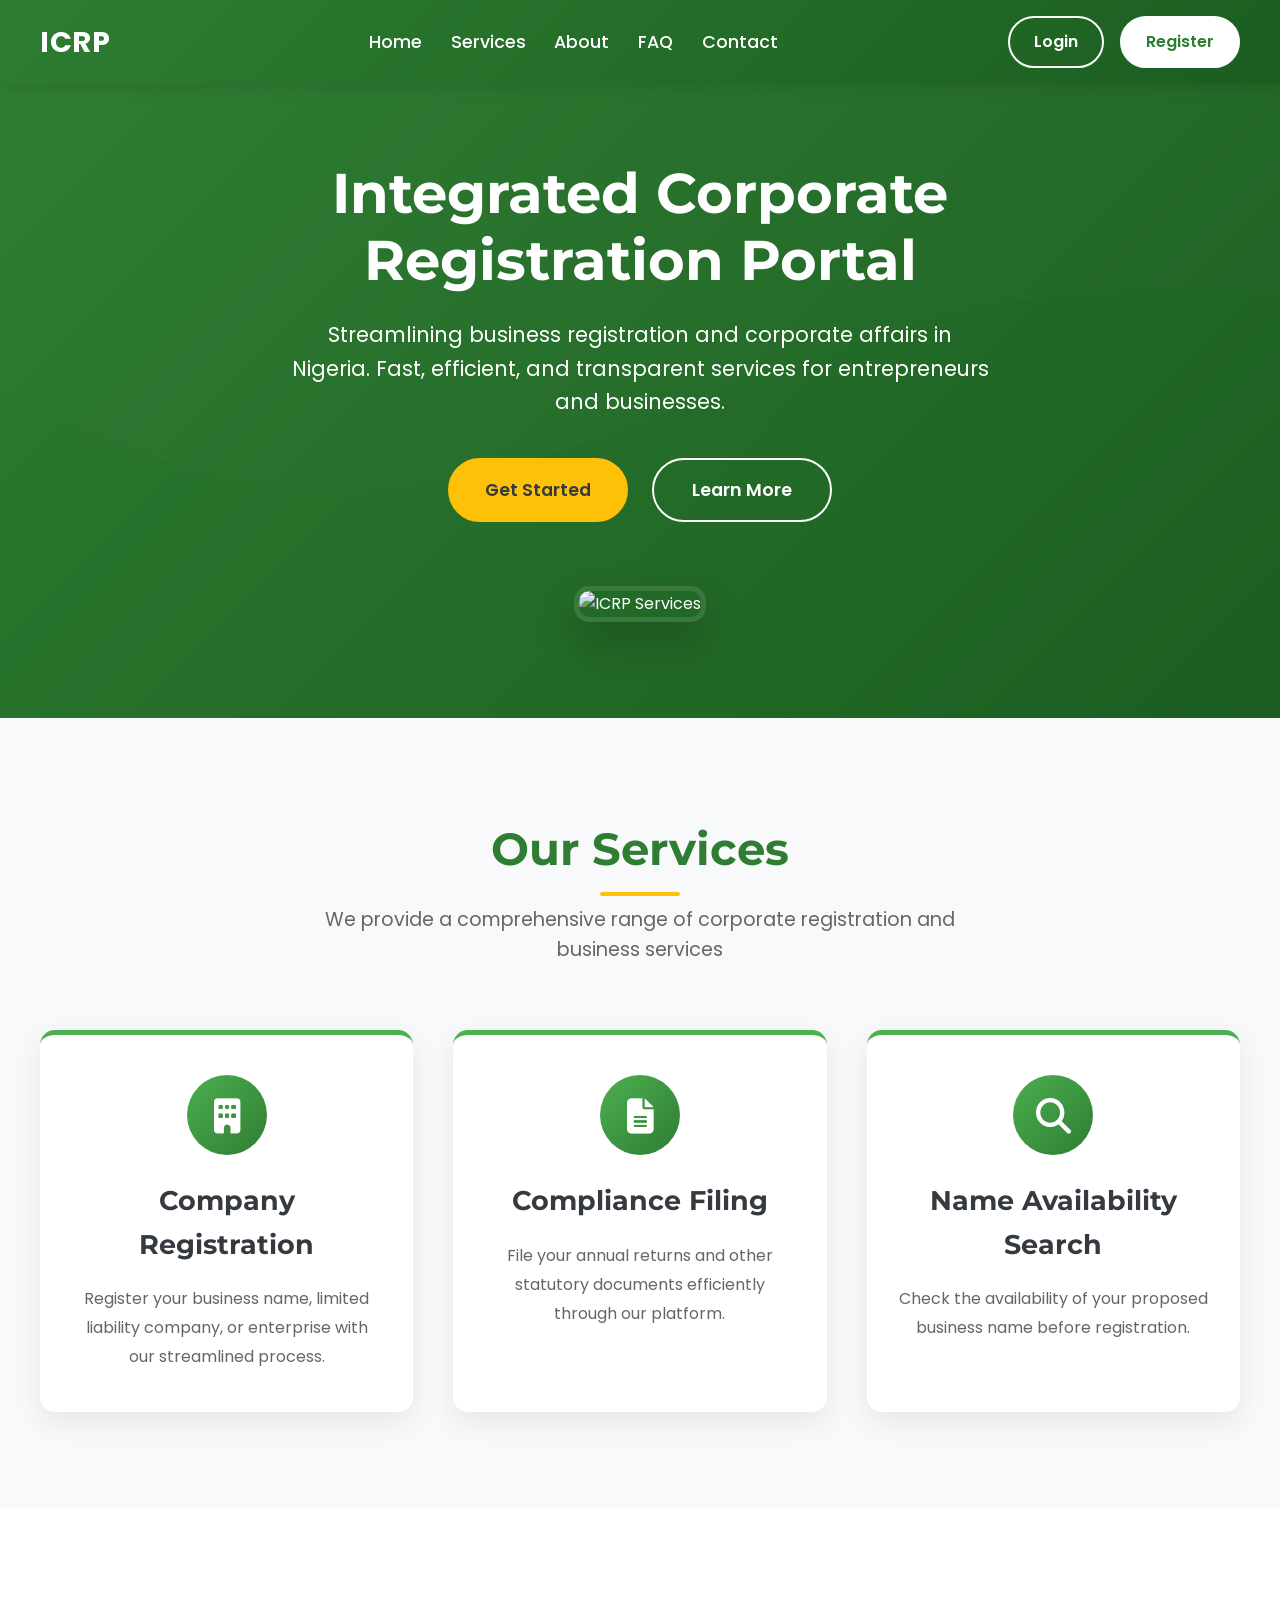
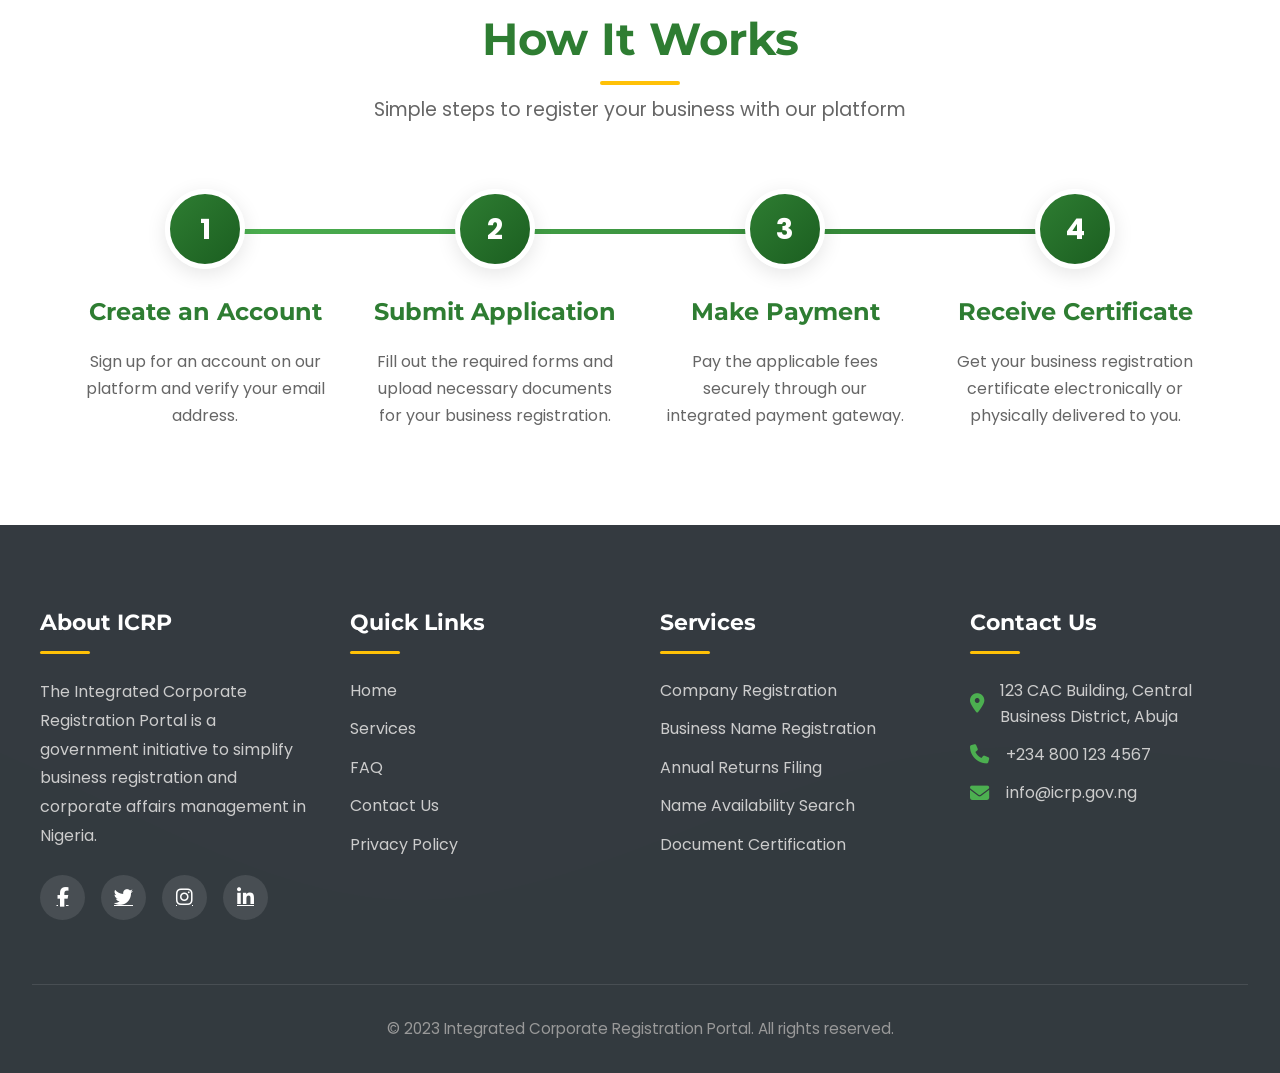
==== CAC/index.html @ 21a1f2a6 "Add files via upload" ====
<!DOCTYPE html>
<html lang="en">
<head>
    <meta charset="UTF-8">
    <meta name="viewport" content="width=device-width, initial-scale=1.0">
    <title>ICRP - Integrated Corporate Registration Portal</title>
    <link rel="stylesheet" href="https://cdnjs.cloudflare.com/ajax/libs/font-awesome/6.4.0/css/all.min.css">
    <link href="https://fonts.googleapis.com/css2?family=Montserrat:wght@400;500;600;700&family=Poppins:wght@300;400;500;600&display=swap" rel="stylesheet">
    <style>
        :root {
            --primary: #2e7d32;
            --primary-dark: #1b5e20;
            --primary-light: #4caf50;
            --accent: #ffc107;
            --light: #f8f9fa;
            --dark: #343a40;
            --gradient: linear-gradient(135deg, var(--primary) 0%, var(--primary-dark) 100%);
            --gradient-light: linear-gradient(135deg, var(--primary-light) 0%, var(--primary) 100%);
        }
        
        * {
            margin: 0;
            padding: 0;
            box-sizing: border-box;
        }
        
        body {
            color: #333;
            line-height: 1.6;
            overflow-x: hidden;
            font-family: 'Poppins', sans-serif;
        }
        
        h1, h2, h3, h4, h5 {
            font-family: 'Montserrat', sans-serif;
            font-weight: 700;
        }
        
        /* Header Styles */
        header {
            background: var(--gradient);
            padding: 1rem 2rem;
            position: fixed;
            width: 100%;
            top: 0;
            z-index: 1000;
            box-shadow: 0 2px 15px rgba(0, 0, 0, 0.1);
            transition: all 0.3s ease;
        }
        
        header.scrolled {
            padding: 0.5rem 2rem;
            background: rgba(46, 125, 50, 0.95);
            backdrop-filter: blur(10px);
        }
        
        .header-container {
            display: flex;
            justify-content: space-between;
            align-items: center;
            max-width: 1200px;
            margin: 0 auto;
        }
        
        .logo {
            display: flex;
            align-items: center;
        }
        
        .logo img {
            height: 50px;
            margin-right: 10px;
        }
        
        .logo-text {
            color: white;
            font-size: 1.8rem;
            font-weight: 700;
            letter-spacing: 0.5px;
        }
        
        nav ul {
            display: flex;
            list-style: none;
        }
        
        nav ul li {
            margin-left: 1.8rem;
        }
        
        nav ul li a {
            color: white;
            text-decoration: none;
            font-weight: 500;
            transition: all 0.3s ease;
            padding: 0.5rem 0;
            position: relative;
            font-size: 1.1rem;
        }
        
        nav ul li a:after {
            content: '';
            position: absolute;
            width: 0;
            height: 2px;
            bottom: 0;
            left: 0;
            background-color: var(--accent);
            transition: width 0.3s ease;
        }
        
        nav ul li a:hover:after {
            width: 100%;
        }
        
        .auth-buttons {
            display: flex;
            gap: 1rem;
        }
        
        .btn {
            padding: 0.7rem 1.5rem;
            border-radius: 50px;
            font-weight: 600;
            cursor: pointer;
            transition: all 0.3s ease;
            text-decoration: none;
            display: inline-block;
            text-align: center;
        }
        
        .btn-outline {
            border: 2px solid white;
            color: white;
            background: transparent;
        }
        
        .btn-outline:hover {
            background: white;
            color: var(--primary);
            transform: translateY(-3px);
            box-shadow: 0 5px 15px rgba(0, 0, 0, 0.1);
        }
        
        .btn-primary {
            background: white;
            color: var(--primary);
            border: 2px solid white;
        }
        
        .btn-primary:hover {
            background: rgba(255, 255, 255, 0.9);
            transform: translateY(-3px);
            box-shadow: 0 5px 15px rgba(0, 0, 0, 0.1);
        }
        
        .btn-accent {
            background: var(--accent);
            color: var(--dark);
            border: 2px solid var(--accent);
        }
        
        .btn-accent:hover {
            background: #ffb300;
            transform: translateY(-3px);
            box-shadow: 0 5px 15px rgba(0, 0, 0, 0.1);
        }
        
        /* Hero Section */
        .hero {
            background: var(--gradient);
            padding: 10rem 2rem 6rem;
            color: white;
            text-align: center;
            position: relative;
            overflow: hidden;
        }
        
        .hero::before {
            content: '';
            position: absolute;
            top: 0;
            left: 0;
            width: 100%;
            height: 100%;
            background: url('data:image/svg+xml;utf8,<svg xmlns="http://www.w3.org/2000/svg" viewBox="0 0 1440 320"><path fill="%23ffffff" fill-opacity="0.1" d="M0,128L48,117.3C96,107,192,85,288,112C384,139,480,213,576,218.7C672,224,768,160,864,138.7C960,117,1056,139,1152,149.3C1248,160,1344,160,1392,160L1440,160L1440,0L1392,0C1344,0,1248,0,1152,0C1056,0,960,0,864,0C768,0,672,0,576,0C480,0,384,0,288,0C192,0,96,0,48,0L0,0Z"></path></svg>');
            background-size: cover;
            background-position: center;
            opacity: 0.1;
        }
        
        .hero-content {
            max-width: 900px;
            margin: 0 auto;
            position: relative;
            z-index: 2;
        }
        
        .hero h1 {
            font-size: 3.5rem;
            margin-bottom: 1.5rem;
            animation: fadeInUp 1s ease;
            line-height: 1.2;
        }
        
        .hero p {
            font-size: 1.3rem;
            margin-bottom: 2.5rem;
            animation: fadeInUp 1s ease 0.2s forwards;
            opacity: 0;
            max-width: 700px;
            margin-left: auto;
            margin-right: auto;
        }
        
        .hero-buttons {
            display: flex;
            justify-content: center;
            gap: 1.5rem;
            animation: fadeInUp 1s ease 0.4s forwards;
            opacity: 0;
        }
        
        .hero-buttons .btn {
            padding: 1rem 2.2rem;
            font-size: 1.1rem;
            min-width: 180px;
        }
        
        .hero-image {
            margin-top: 4rem;
            animation: float 6s ease-in-out infinite;
        }
        
        .hero-image img {
            max-width: 85%;
            border-radius: 15px;
            box-shadow: 0 20px 40px rgba(0, 0, 0, 0.2);
            border: 5px solid rgba(255, 255, 255, 0.1);
        }
        
        /* Services Section */
        .services {
            padding: 6rem 2rem;
            background: var(--light);
        }
        
        .section-title {
            text-align: center;
            margin-bottom: 4rem;
        }
        
        .section-title h2 {
            font-size: 2.8rem;
            color: var(--primary);
            margin-bottom: 1.2rem;
            position: relative;
            display: inline-block;
        }
        
        .section-title h2::after {
            content: '';
            position: absolute;
            bottom: -10px;
            left: 50%;
            transform: translateX(-50%);
            width: 80px;
            height: 4px;
            background: var(--accent);
            border-radius: 2px;
        }
        
        .section-title p {
            color: #666;
            max-width: 650px;
            margin: 0 auto;
            font-size: 1.2rem;
        }
        
        .services-grid {
            display: grid;
            grid-template-columns: repeat(auto-fit, minmax(320px, 1fr));
            gap: 2.5rem;
            max-width: 1200px;
            margin: 0 auto;
        }
        
        .service-card {
            background: white;
            border-radius: 15px;
            padding: 2.5rem 2rem;
            box-shadow: 0 10px 30px rgba(0, 0, 0, 0.08);
            transition: all 0.4s ease;
            text-align: center;
            opacity: 0;
            transform: translateY(40px);
            border-top: 5px solid var(--primary-light);
            cursor: pointer;
            text-decoration: none;
            color: inherit;
            display: block;
        }
        
        .service-card.visible {
            opacity: 1;
            transform: translateY(0);
        }
        
        .service-card:hover {
            transform: translateY(-15px);
            box-shadow: 0 20px 40px rgba(0, 0, 0, 0.12);
        }
        
        .service-icon {
            width: 80px;
            height: 80px;
            background: var(--gradient-light);
            border-radius: 50%;
            display: flex;
            align-items: center;
            justify-content: center;
            margin: 0 auto 1.5rem;
            color: white;
            font-size: 2.2rem;
            transition: all 0.3s ease;
        }
        
        .service-card:hover .service-icon {
            transform: rotate(10deg) scale(1.1);
            background: var(--gradient);
        }
        
        .service-card h3 {
            font-size: 1.7rem;
            margin-bottom: 1.2rem;
            color: var(--dark);
        }
        
        .service-card p {
            color: #666;
            line-height: 1.8;
        }
        
        /* How It Works */
        .how-it-works {
            padding: 6rem 2rem;
            background: white;
        }
        
        .steps {
            display: flex;
            justify-content: center;
            flex-wrap: wrap;
            gap: 2.5rem;
            max-width: 1200px;
            margin: 0 auto;
            position: relative;
        }
        
        .steps::before {
            content: '';
            position: absolute;
            top: 40px;
            left: 50%;
            transform: translateX(-50%);
            width: 70%;
            height: 5px;
            background: var(--gradient-light);
            border-radius: 5px;
            z-index: 0;
        }
        
        .step {
            display: flex;
            flex-direction: column;
            align-items: center;
            max-width: 250px;
            opacity: 0;
            transform: translateY(40px);
            text-align: center;
            position: relative;
            z-index: 1;
        }
        
        .step.visible {
            opacity: 1;
            transform: translateY(0);
        }
        
        .step-number {
            background: var(--gradient);
            color: white;
            width: 80px;
            height: 80px;
            border-radius: 50%;
            display: flex;
            align-items: center;
            justify-content: center;
            font-weight: 700;
            font-size: 1.8rem;
            margin-bottom: 1.5rem;
            border: 5px solid white;
            box-shadow: 0 5px 20px rgba(0, 0, 0, 0.1);
            transition: all 0.3s ease;
        }
        
        .step:hover .step-number {
            transform: scale(1.1);
            background: var(--primary-dark);
        }
        
        .step-content h3 {
            margin-bottom: 1rem;
            color: var(--primary);
            font-size: 1.5rem;
        }
        
        .step-content p {
            color: #666;
            line-height: 1.7;
        }
        
        /* Footer */
        footer {
            background: var(--dark);
            color: white;
            padding: 5rem 2rem 2rem;
            position: relative;
        }
        
        footer::before {
            content: '';
            position: absolute;
            top: 0;
            left: 0;
            width: 100%;
            height: 100%;
            background: url('data:image/svg+xml;utf8,<svg xmlns="http://www.w3.org/2000/svg" viewBox="0 0 1440 320"><path fill="%232e7d32" fill-opacity="0.1" d="M0,128L48,117.3C96,107,192,85,288,112C384,139,480,213,576,218.7C672,224,768,160,864,138.7C960,117,1056,139,1152,149.3C1248,160,1344,160,1392,160L1440,160L1440,320L1392,320C1344,320,1248,320,1152,320C1056,320,960,320,864,320C768,320,672,320,576,320C480,320,384,320,288,320C192,320,96,320,48,320L0,320Z"></path></svg>');
            background-size: cover;
            background-position: center;
            opacity: 0.1;
        }
        
        .footer-grid {
            display: grid;
            grid-template-columns: repeat(auto-fit, minmax(250px, 1fr));
            gap: 2.5rem;
            max-width: 1200px;
            margin: 0 auto;
            position: relative;
            z-index: 1;
        }
        
        .footer-column h3 {
            font-size: 1.4rem;
            margin-bottom: 1.5rem;
            position: relative;
            padding-bottom: 0.8rem;
        }
        
        .footer-column h3::after {
            content: '';
            position: absolute;
            left: 0;
            bottom: 0;
            width: 50px;
            height: 3px;
            background: var(--accent);
            border-radius: 2px;
        }
        
        .footer-column p {
            color: #ccc;
            line-height: 1.8;
            margin-bottom: 1.5rem;
        }
        
        .footer-column ul {
            list-style: none;
        }
        
        .footer-column ul li {
            margin-bottom: 0.8rem;
        }
        
        .footer-column ul li a {
            color: #ccc;
            text-decoration: none;
            transition: all 0.3s ease;
            display: inline-block;
        }
        
        .footer-column ul li a:hover {
            color: white;
            padding-left: 8px;
        }
        
        .social-links {
            display: flex;
            gap: 1rem;
            margin-top: 1.5rem;
        }
        
        .social-links a {
            display: flex;
            align-items: center;
            justify-content: center;
            width: 45px;
            height: 45px;
            border-radius: 50%;
            background: rgba(255, 255, 255, 0.1);
            color: white;
            transition: all 0.3s ease;
            font-size: 1.2rem;
        }
        
        .social-links a:hover {
            background: var(--primary);
            transform: translateY(-5px);
        }
        
        .contact-info {
            list-style: none;
        }
        
        .contact-info li {
            display: flex;
            align-items: center;
            margin-bottom: 1.2rem;
            color: #ccc;
        }
        
        .contact-info li i {
            margin-right: 1rem;
            color: var(--primary-light);
            font-size: 1.2rem;
            width: 20px;
        }
        
        .copyright {
            text-align: center;
            margin-top: 4rem;
            padding-top: 2rem;
            border-top: 1px solid rgba(255, 255, 255, 0.1);
            color: #999;
            font-size: 0.95rem;
            position: relative;
            z-index: 1;
        }
        
        /* Animations */
        @keyframes fadeInUp {
            from {
                opacity: 0;
                transform: translateY(40px);
            }
            to {
                opacity: 1;
                transform: translateY(0);
            }
        }
        
        @keyframes float {
            0%, 100% {
                transform: translateY(0);
            }
            50% {
                transform: translateY(-15px);
            }
        }
        
        /* Responsive Design */
        @media (max-width: 992px) {
            .hero h1 {
                font-size: 2.8rem;
            }
            
            .steps::before {
                display: none;
            }
        }
        
        @media (max-width: 768px) {
            header {
                padding: 1rem;
            }
            
            .header-container {
                flex-direction: column;
            }
            
            nav ul {
                margin-top: 1.5rem;
                flex-wrap: wrap;
                justify-content: center;
            }
            
            nav ul li {
                margin: 0.5rem;
            }
            
            .auth-buttons {
                margin-top: 1.5rem;
            }
            
            .hero {
                padding: 8rem 1.5rem 4rem;
            }
            
            .hero h1 {
                font-size: 2.2rem;
            }
            
            .hero p {
                font-size: 1.1rem;
            }
            
            .hero-buttons {
                flex-direction: column;
                align-items: center;
            }
            
            .section-title h2 {
                font-size: 2.2rem;
            }
            
            .services, .how-it-works {
                padding: 4rem 1.5rem;
            }
        }
        
        /* Scrolling animation styles */
        .fade-in {
            opacity: 0;
            transform: translateY(40px);
            transition: all 0.8s ease;
        }
        
        .fade-in.visible {
            opacity: 1;
            transform: translateY(0);
        }
        
        .slide-in-left {
            opacity: 0;
            transform: translateX(-60px);
            transition: all 0.8s ease;
        }
        
        .slide-in-left.visible {
            opacity: 1;
            transform: translateX(0);
        }
        
        .slide-in-right {
            opacity: 0;
            transform: translateX(60px);
            transition: all 0.8s ease;
        }
        
        .slide-in-right.visible {
            opacity: 1;
            transform: translateX(0);
        }
        
        .zoom-in {
            opacity: 0;
            transform: scale(0.9);
            transition: all 0.8s ease;
        }
        
        .zoom-in.visible {
            opacity: 1;
            transform: scale(1);
        }
    </style>
</head>
<body>
    <!-- Header -->
    <header id="header">
        <div class="header-container">
            <div class="logo">
                <div class="logo-text">ICRP</div>
            </div>
            
            <nav>
                <ul>
                    <li><a href="#">Home</a></li>
                    <li><a href="#">Services</a></li>
                    <li><a href="#">About</a></li>
                    <li><a href="#">FAQ</a></li>
                    <li><a href="#">Contact</a></li>
                </ul>
            </nav>
            
            <div class="auth-buttons">
                <a href="login.html" class="btn btn-outline">Login</a>
                <a href="register.php" class="btn btn-primary">Register</a>
            </div>
        </div>
    </header>

    <!-- Hero Section -->
    <section class="hero">
        <div class="hero-content">
            <h1 class="fade-in">Integrated Corporate Registration Portal</h1>
            <p class="fade-in">Streamlining business registration and corporate affairs in Nigeria. Fast, efficient, and transparent services for entrepreneurs and businesses.</p>
            <div class="hero-buttons fade-in">
                <a href="#" class="btn btn-accent">Get Started</a>
                <a href="#" class="btn btn-outline">Learn More</a>
            </div>
            <div class="hero-image zoom-in">
                <img src="https://placehold.co/800x400/1b5e20/ffffff/png?text=Business+Registration+Made+Easy" alt="ICRP Services">
            </div>
        </div>
    </section>

    <!-- Services Section -->
    <section class="services">
        <div class="section-title">
            <h2 class="fade-in">Our Services</h2>
            <p class="fade-in">We provide a comprehensive range of corporate registration and business services</p>
        </div>
        
        <div class="services-grid">
            <a href="#" class="service-card fade-in">
                <div class="service-icon">
                    <i class="fas fa-building"></i>
                </div>
                <h3>Company Registration</h3>
                <p>Register your business name, limited liability company, or enterprise with our streamlined process.</p>
            </a>
            
            <a href="#" class="service-card fade-in">
                <div class="service-icon">
                    <i class="fas fa-file-alt"></i>
                </div>
                <h3>Compliance Filing</h3>
                <p>File your annual returns and other statutory documents efficiently through our platform.</p>
            </a>
            
            <a href="#" class="service-card fade-in">
                <div class="service-icon">
                    <i class="fas fa-search"></i>
                </div>
                <h3>Name Availability Search</h3>
                <p>Check the availability of your proposed business name before registration.</p>
            </a>
        </div>
    </section>

    <!-- How It Works -->
    <section class="how-it-works">
        <div class="section-title">
            <h2 class="fade-in">How It Works</h2>
            <p class="fade-in">Simple steps to register your business with our platform</p>
        </div>
        
        <div class="steps">
            <div class="step fade-in">
                <div class="step-number">1</div>
                <div class="step-content">
                    <h3>Create an Account</h3>
                    <p>Sign up for an account on our platform and verify your email address.</p>
                </div>
            </div>
            
            <div class="step fade-in">
                <div class="step-number">2</div>
                <div class="step-content">
                    <h3>Submit Application</h3>
                    <p>Fill out the required forms and upload necessary documents for your business registration.</p>
                </div>
            </div>
            
            <div class="step fade-in">
                <div class="step-number">3</div>
                <div class="step-content">
                    <h3>Make Payment</h3>
                    <p>Pay the applicable fees securely through our integrated payment gateway.</p>
                </div>
            </div>
            
            <div class="step fade-in">
                <div class="step-number">4</div>
                <div class="step-content">
                    <h3>Receive Certificate</h3>
                    <p>Get your business registration certificate electronically or physically delivered to you.</p>
                </div>
            </div>
        </div>
    </section>

    <!-- Footer -->
    <footer>
        <div class="footer-grid">
            <div class="footer-column">
                <h3>About ICRP</h3>
                <p>The Integrated Corporate Registration Portal is a government initiative to simplify business registration and corporate affairs management in Nigeria.</p>
                <div class="social-links">
                    <a href="#"><i class="fab fa-facebook-f"></i></a>
                    <a href="#"><i class="fab fa-twitter"></i></a>
                    <a href="#"><i class="fab fa-instagram"></i></a>
                    <a href="#"><i class="fab fa-linkedin-in"></i></a>
                </div>
            </div>
            
            <div class="footer-column">
                <h3>Quick Links</h3>
                <ul>
                    <li><a href="#">Home</a></li>
                    <li><a href="#">Services</a></li>
                    <li><a href="#">FAQ</a></li>
                    <li><a href="#">Contact Us</a></li>
                    <li><a href="#">Privacy Policy</a></li>
                </ul>
            </div>
            
            <div class="footer-column">
                <h3>Services</h3>
                <ul>
                    <li><a href="#">Company Registration</a></li>
                    <li><a href="#">Business Name Registration</a></li>
                    <li><a href="#">Annual Returns Filing</a></li>
                    <li><a href="#">Name Availability Search</a></li>
                    <li><a href="#">Document Certification</a></li>
                </ul>
            </div>
            
            <div class="footer-column">
                <h3>Contact Us</h3>
                <ul class="contact-info">
                    <li><i class="fas fa-map-marker-alt"></i> 123 CAC Building, Central Business District, Abuja</li>
                    <li><i class="fas fa-phone"></i> +234 800 123 4567</li>
                    <li><i class="fas fa-envelope"></i> info@icrp.gov.ng</li>
                </ul>
            </div>
        </div>
        
        <div class="copyright">
            <p>&copy; 2023 Integrated Corporate Registration Portal. All rights reserved.</p>
        </div>
    </footer>

    <script>
        // Scroll animations
        document.addEventListener('DOMContentLoaded', function() {
            const fadeElems = document.querySelectorAll('.fade-in');
            const slideLeftElems = document.querySelectorAll('.slide-in-left');
            const slideRightElems = document.querySelectorAll('.slide-in-right');
            const zoomElems = document.querySelectorAll('.zoom-in');
            
            // Intersection Observer for scroll animations
            const observer = new IntersectionObserver((entries) => {
                entries.forEach(entry => {
                    if (entry.isIntersecting) {
                        entry.target.classList.add('visible');
                    }
                });
            }, {
                threshold: 0.1,
                rootMargin: '0px 0px -50px 0px'
            });
            
            // Observe all animated elements
            fadeElems.forEach(elem => {
                observer.observe(elem);
            });
            
            slideLeftElems.forEach(elem => {
                observer.observe(elem);
            });
            
            slideRightElems.forEach(elem => {
                observer.observe(elem);
            });
            
            zoomElems.forEach(elem => {
                observer.observe(elem);
            });
            
            // Header scroll effect
            const header = document.getElementById('header');
            window.addEventListener('scroll', function() {
                if (window.scrollY > 50) {
                    header.classList.add('scrolled');
                } else {
                    header.classList.remove('scrolled');
                }
            });
            
            // Make service cards clickable
            const serviceCards = document.querySelectorAll('.service-card');
            serviceCards.forEach(card => {
                card.addEventListener('click', function() {
                    // You can add specific navigation logic here
                    alert('Navigating to ' + this.querySelector('h3').textContent + ' service page');
                });
            });
        });
    </script>
</body>
</html>
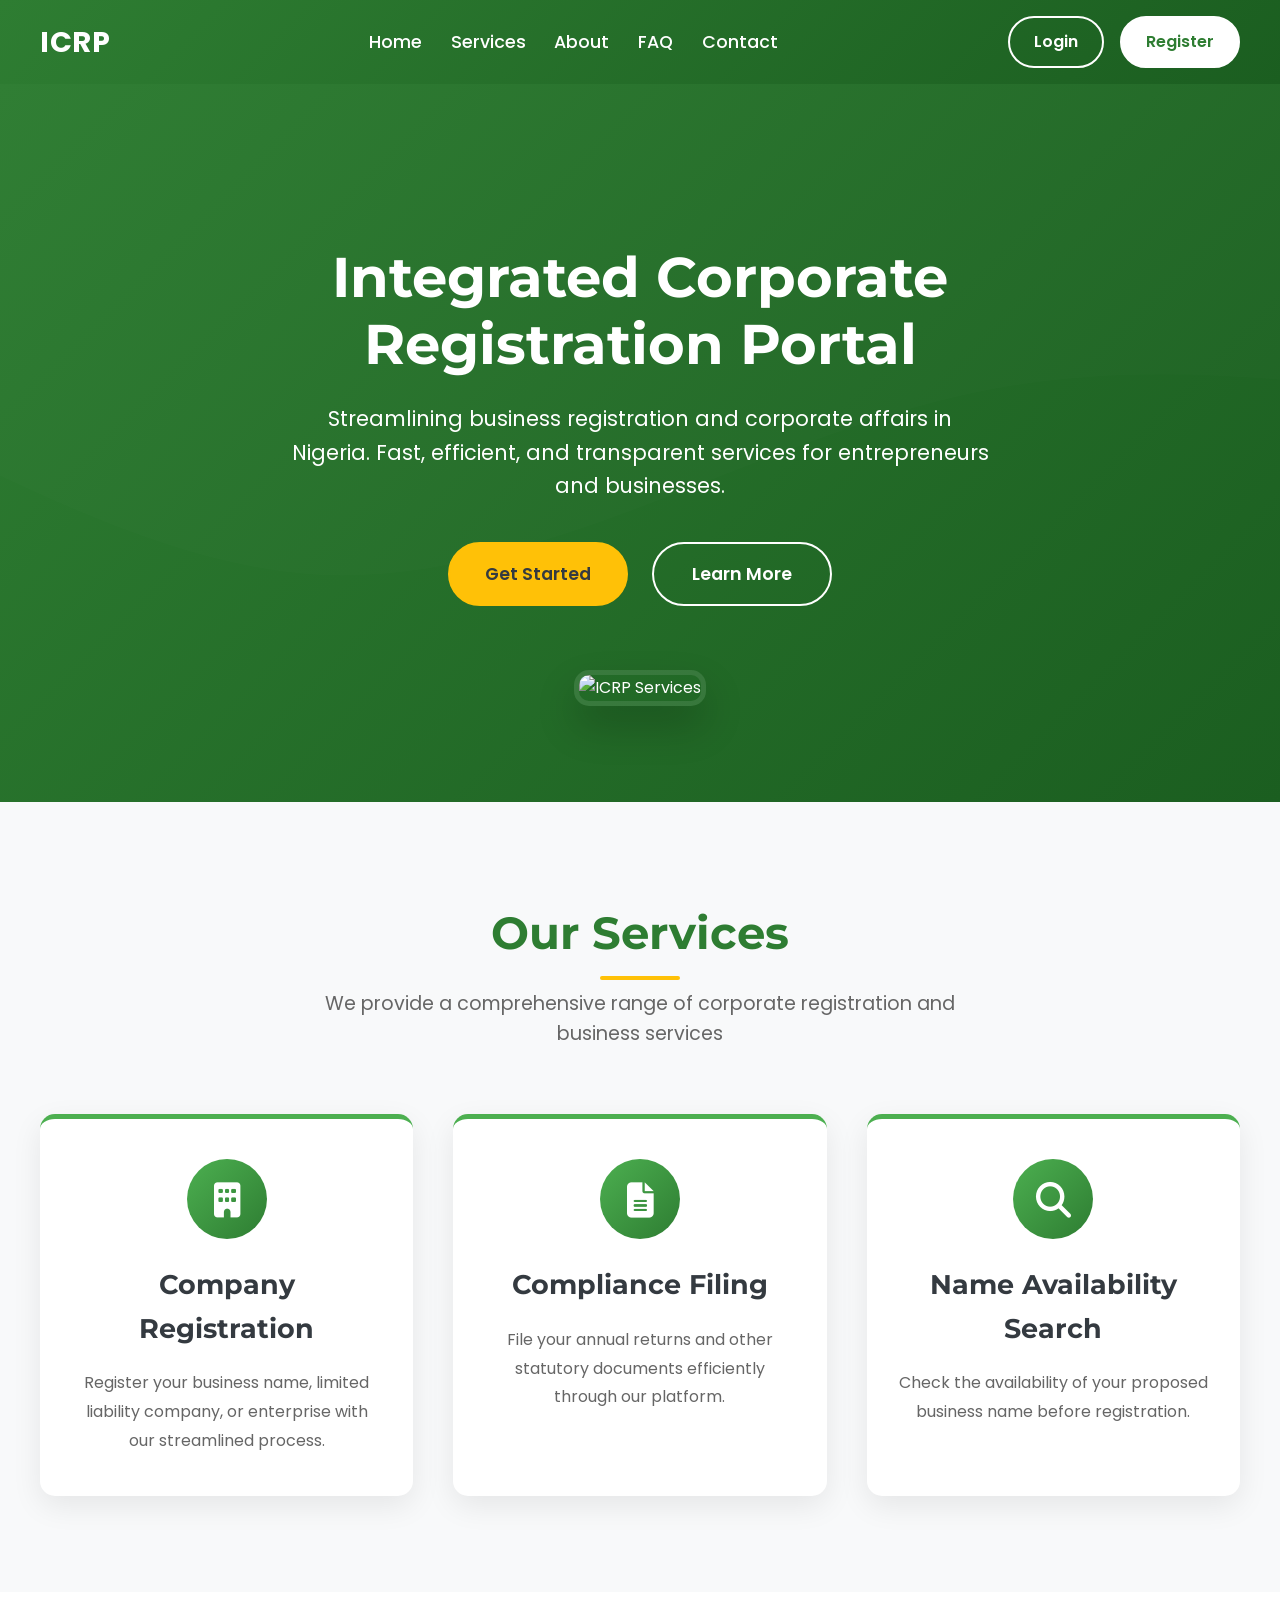
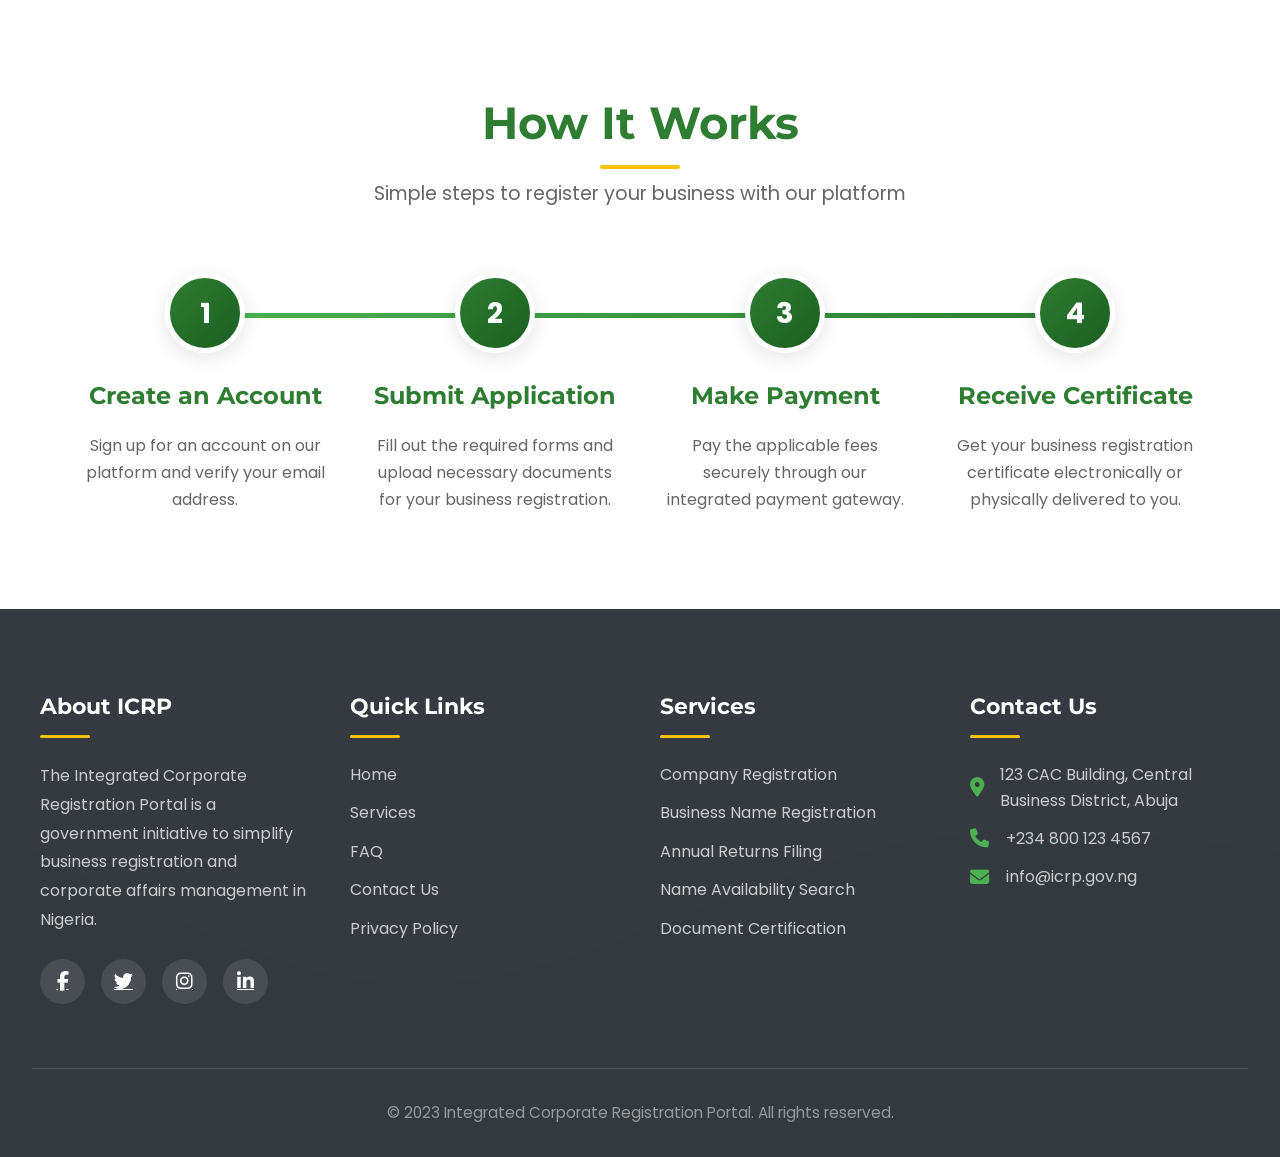
==== commit 892da08b: "added myID authentication logic" ====
--- a/CAC/index.html
+++ b/CAC/index.html
@@ -6,680 +6,13 @@
     <title>ICRP - Integrated Corporate Registration Portal</title>
     <link rel="stylesheet" href="https://cdnjs.cloudflare.com/ajax/libs/font-awesome/6.4.0/css/all.min.css">
     <link href="https://fonts.googleapis.com/css2?family=Montserrat:wght@400;500;600;700&family=Poppins:wght@300;400;500;600&display=swap" rel="stylesheet">
-    <style>
-        :root {
-            --primary: #2e7d32;
-            --primary-dark: #1b5e20;
-            --primary-light: #4caf50;
-            --accent: #ffc107;
-            --light: #f8f9fa;
-            --dark: #343a40;
-            --gradient: linear-gradient(135deg, var(--primary) 0%, var(--primary-dark) 100%);
-            --gradient-light: linear-gradient(135deg, var(--primary-light) 0%, var(--primary) 100%);
-        }
-        
-        * {
-            margin: 0;
-            padding: 0;
-            box-sizing: border-box;
-        }
-        
-        body {
-            color: #333;
-            line-height: 1.6;
-            overflow-x: hidden;
-            font-family: 'Poppins', sans-serif;
-        }
-        
-        h1, h2, h3, h4, h5 {
-            font-family: 'Montserrat', sans-serif;
-            font-weight: 700;
-        }
-        
-        /* Header Styles */
-        header {
-            background: var(--gradient);
-            padding: 1rem 2rem;
-            position: fixed;
-            width: 100%;
-            top: 0;
-            z-index: 1000;
-            box-shadow: 0 2px 15px rgba(0, 0, 0, 0.1);
-            transition: all 0.3s ease;
-        }
-        
-        header.scrolled {
-            padding: 0.5rem 2rem;
-            background: rgba(46, 125, 50, 0.95);
-            backdrop-filter: blur(10px);
-        }
-        
-        .header-container {
-            display: flex;
-            justify-content: space-between;
-            align-items: center;
-            max-width: 1200px;
-            margin: 0 auto;
-        }
-        
-        .logo {
-            display: flex;
-            align-items: center;
-        }
-        
-        .logo img {
-            height: 50px;
-            margin-right: 10px;
-        }
-        
-        .logo-text {
-            color: white;
-            font-size: 1.8rem;
-            font-weight: 700;
-            letter-spacing: 0.5px;
-        }
-        
-        nav ul {
-            display: flex;
-            list-style: none;
-        }
-        
-        nav ul li {
-            margin-left: 1.8rem;
-        }
-        
-        nav ul li a {
-            color: white;
-            text-decoration: none;
-            font-weight: 500;
-            transition: all 0.3s ease;
-            padding: 0.5rem 0;
-            position: relative;
-            font-size: 1.1rem;
-        }
-        
-        nav ul li a:after {
-            content: '';
-            position: absolute;
-            width: 0;
-            height: 2px;
-            bottom: 0;
-            left: 0;
-            background-color: var(--accent);
-            transition: width 0.3s ease;
-        }
-        
-        nav ul li a:hover:after {
-            width: 100%;
-        }
-        
-        .auth-buttons {
-            display: flex;
-            gap: 1rem;
-        }
-        
-        .btn {
-            padding: 0.7rem 1.5rem;
-            border-radius: 50px;
-            font-weight: 600;
-            cursor: pointer;
-            transition: all 0.3s ease;
-            text-decoration: none;
-            display: inline-block;
-            text-align: center;
-        }
-        
-        .btn-outline {
-            border: 2px solid white;
-            color: white;
-            background: transparent;
-        }
-        
-        .btn-outline:hover {
-            background: white;
-            color: var(--primary);
-            transform: translateY(-3px);
-            box-shadow: 0 5px 15px rgba(0, 0, 0, 0.1);
-        }
-        
-        .btn-primary {
-            background: white;
-            color: var(--primary);
-            border: 2px solid white;
-        }
-        
-        .btn-primary:hover {
-            background: rgba(255, 255, 255, 0.9);
-            transform: translateY(-3px);
-            box-shadow: 0 5px 15px rgba(0, 0, 0, 0.1);
-        }
-        
-        .btn-accent {
-            background: var(--accent);
-            color: var(--dark);
-            border: 2px solid var(--accent);
-        }
-        
-        .btn-accent:hover {
-            background: #ffb300;
-            transform: translateY(-3px);
-            box-shadow: 0 5px 15px rgba(0, 0, 0, 0.1);
-        }
-        
-        /* Hero Section */
-        .hero {
-            background: var(--gradient);
-            padding: 10rem 2rem 6rem;
-            color: white;
-            text-align: center;
-            position: relative;
-            overflow: hidden;
-        }
-        
-        .hero::before {
-            content: '';
-            position: absolute;
-            top: 0;
-            left: 0;
-            width: 100%;
-            height: 100%;
-            background: url('data:image/svg+xml;utf8,<svg xmlns="http://www.w3.org/2000/svg" viewBox="0 0 1440 320"><path fill="%23ffffff" fill-opacity="0.1" d="M0,128L48,117.3C96,107,192,85,288,112C384,139,480,213,576,218.7C672,224,768,160,864,138.7C960,117,1056,139,1152,149.3C1248,160,1344,160,1392,160L1440,160L1440,0L1392,0C1344,0,1248,0,1152,0C1056,0,960,0,864,0C768,0,672,0,576,0C480,0,384,0,288,0C192,0,96,0,48,0L0,0Z"></path></svg>');
-            background-size: cover;
-            background-position: center;
-            opacity: 0.1;
-        }
-        
-        .hero-content {
-            max-width: 900px;
-            margin: 0 auto;
-            position: relative;
-            z-index: 2;
-        }
-        
-        .hero h1 {
-            font-size: 3.5rem;
-            margin-bottom: 1.5rem;
-            animation: fadeInUp 1s ease;
-            line-height: 1.2;
-        }
-        
-        .hero p {
-            font-size: 1.3rem;
-            margin-bottom: 2.5rem;
-            animation: fadeInUp 1s ease 0.2s forwards;
-            opacity: 0;
-            max-width: 700px;
-            margin-left: auto;
-            margin-right: auto;
-        }
-        
-        .hero-buttons {
-            display: flex;
-            justify-content: center;
-            gap: 1.5rem;
-            animation: fadeInUp 1s ease 0.4s forwards;
-            opacity: 0;
-        }
-        
-        .hero-buttons .btn {
-            padding: 1rem 2.2rem;
-            font-size: 1.1rem;
-            min-width: 180px;
-        }
-        
-        .hero-image {
-            margin-top: 4rem;
-            animation: float 6s ease-in-out infinite;
-        }
-        
-        .hero-image img {
-            max-width: 85%;
-            border-radius: 15px;
-            box-shadow: 0 20px 40px rgba(0, 0, 0, 0.2);
-            border: 5px solid rgba(255, 255, 255, 0.1);
-        }
-        
-        /* Services Section */
-        .services {
-            padding: 6rem 2rem;
-            background: var(--light);
-        }
-        
-        .section-title {
-            text-align: center;
-            margin-bottom: 4rem;
-        }
-        
-        .section-title h2 {
-            font-size: 2.8rem;
-            color: var(--primary);
-            margin-bottom: 1.2rem;
-            position: relative;
-            display: inline-block;
-        }
-        
-        .section-title h2::after {
-            content: '';
-            position: absolute;
-            bottom: -10px;
-            left: 50%;
-            transform: translateX(-50%);
-            width: 80px;
-            height: 4px;
-            background: var(--accent);
-            border-radius: 2px;
-        }
-        
-        .section-title p {
-            color: #666;
-            max-width: 650px;
-            margin: 0 auto;
-            font-size: 1.2rem;
-        }
-        
-        .services-grid {
-            display: grid;
-            grid-template-columns: repeat(auto-fit, minmax(320px, 1fr));
-            gap: 2.5rem;
-            max-width: 1200px;
-            margin: 0 auto;
-        }
-        
-        .service-card {
-            background: white;
-            border-radius: 15px;
-            padding: 2.5rem 2rem;
-            box-shadow: 0 10px 30px rgba(0, 0, 0, 0.08);
-            transition: all 0.4s ease;
-            text-align: center;
-            opacity: 0;
-            transform: translateY(40px);
-            border-top: 5px solid var(--primary-light);
-            cursor: pointer;
-            text-decoration: none;
-            color: inherit;
-            display: block;
-        }
-        
-        .service-card.visible {
-            opacity: 1;
-            transform: translateY(0);
-        }
-        
-        .service-card:hover {
-            transform: translateY(-15px);
-            box-shadow: 0 20px 40px rgba(0, 0, 0, 0.12);
-        }
-        
-        .service-icon {
-            width: 80px;
-            height: 80px;
-            background: var(--gradient-light);
-            border-radius: 50%;
-            display: flex;
-            align-items: center;
-            justify-content: center;
-            margin: 0 auto 1.5rem;
-            color: white;
-            font-size: 2.2rem;
-            transition: all 0.3s ease;
-        }
-        
-        .service-card:hover .service-icon {
-            transform: rotate(10deg) scale(1.1);
-            background: var(--gradient);
-        }
-        
-        .service-card h3 {
-            font-size: 1.7rem;
-            margin-bottom: 1.2rem;
-            color: var(--dark);
-        }
-        
-        .service-card p {
-            color: #666;
-            line-height: 1.8;
-        }
-        
-        /* How It Works */
-        .how-it-works {
-            padding: 6rem 2rem;
-            background: white;
-        }
-        
-        .steps {
-            display: flex;
-            justify-content: center;
-            flex-wrap: wrap;
-            gap: 2.5rem;
-            max-width: 1200px;
-            margin: 0 auto;
-            position: relative;
-        }
-        
-        .steps::before {
-            content: '';
-            position: absolute;
-            top: 40px;
-            left: 50%;
-            transform: translateX(-50%);
-            width: 70%;
-            height: 5px;
-            background: var(--gradient-light);
-            border-radius: 5px;
-            z-index: 0;
-        }
-        
-        .step {
-            display: flex;
-            flex-direction: column;
-            align-items: center;
-            max-width: 250px;
-            opacity: 0;
-            transform: translateY(40px);
-            text-align: center;
-            position: relative;
-            z-index: 1;
-        }
-        
-        .step.visible {
-            opacity: 1;
-            transform: translateY(0);
-        }
-        
-        .step-number {
-            background: var(--gradient);
-            color: white;
-            width: 80px;
-            height: 80px;
-            border-radius: 50%;
-            display: flex;
-            align-items: center;
-            justify-content: center;
-            font-weight: 700;
-            font-size: 1.8rem;
-            margin-bottom: 1.5rem;
-            border: 5px solid white;
-            box-shadow: 0 5px 20px rgba(0, 0, 0, 0.1);
-            transition: all 0.3s ease;
-        }
-        
-        .step:hover .step-number {
-            transform: scale(1.1);
-            background: var(--primary-dark);
-        }
-        
-        .step-content h3 {
-            margin-bottom: 1rem;
-            color: var(--primary);
-            font-size: 1.5rem;
-        }
-        
-        .step-content p {
-            color: #666;
-            line-height: 1.7;
-        }
-        
-        /* Footer */
-        footer {
-            background: var(--dark);
-            color: white;
-            padding: 5rem 2rem 2rem;
-            position: relative;
-        }
-        
-        footer::before {
-            content: '';
-            position: absolute;
-            top: 0;
-            left: 0;
-            width: 100%;
-            height: 100%;
-            background: url('data:image/svg+xml;utf8,<svg xmlns="http://www.w3.org/2000/svg" viewBox="0 0 1440 320"><path fill="%232e7d32" fill-opacity="0.1" d="M0,128L48,117.3C96,107,192,85,288,112C384,139,480,213,576,218.7C672,224,768,160,864,138.7C960,117,1056,139,1152,149.3C1248,160,1344,160,1392,160L1440,160L1440,320L1392,320C1344,320,1248,320,1152,320C1056,320,960,320,864,320C768,320,672,320,576,320C480,320,384,320,288,320C192,320,96,320,48,320L0,320Z"></path></svg>');
-            background-size: cover;
-            background-position: center;
-            opacity: 0.1;
-        }
-        
-        .footer-grid {
-            display: grid;
-            grid-template-columns: repeat(auto-fit, minmax(250px, 1fr));
-            gap: 2.5rem;
-            max-width: 1200px;
-            margin: 0 auto;
-            position: relative;
-            z-index: 1;
-        }
-        
-        .footer-column h3 {
-            font-size: 1.4rem;
-            margin-bottom: 1.5rem;
-            position: relative;
-            padding-bottom: 0.8rem;
-        }
-        
-        .footer-column h3::after {
-            content: '';
-            position: absolute;
-            left: 0;
-            bottom: 0;
-            width: 50px;
-            height: 3px;
-            background: var(--accent);
-            border-radius: 2px;
-        }
-        
-        .footer-column p {
-            color: #ccc;
-            line-height: 1.8;
-            margin-bottom: 1.5rem;
-        }
-        
-        .footer-column ul {
-            list-style: none;
-        }
-        
-        .footer-column ul li {
-            margin-bottom: 0.8rem;
-        }
-        
-        .footer-column ul li a {
-            color: #ccc;
-            text-decoration: none;
-            transition: all 0.3s ease;
-            display: inline-block;
-        }
-        
-        .footer-column ul li a:hover {
-            color: white;
-            padding-left: 8px;
-        }
-        
-        .social-links {
-            display: flex;
-            gap: 1rem;
-            margin-top: 1.5rem;
-        }
-        
-        .social-links a {
-            display: flex;
-            align-items: center;
-            justify-content: center;
-            width: 45px;
-            height: 45px;
-            border-radius: 50%;
-            background: rgba(255, 255, 255, 0.1);
-            color: white;
-            transition: all 0.3s ease;
-            font-size: 1.2rem;
-        }
-        
-        .social-links a:hover {
-            background: var(--primary);
-            transform: translateY(-5px);
-        }
-        
-        .contact-info {
-            list-style: none;
-        }
-        
-        .contact-info li {
-            display: flex;
-            align-items: center;
-            margin-bottom: 1.2rem;
-            color: #ccc;
-        }
-        
-        .contact-info li i {
-            margin-right: 1rem;
-            color: var(--primary-light);
-            font-size: 1.2rem;
-            width: 20px;
-        }
-        
-        .copyright {
-            text-align: center;
-            margin-top: 4rem;
-            padding-top: 2rem;
-            border-top: 1px solid rgba(255, 255, 255, 0.1);
-            color: #999;
-            font-size: 0.95rem;
-            position: relative;
-            z-index: 1;
-        }
-        
-        /* Animations */
-        @keyframes fadeInUp {
-            from {
-                opacity: 0;
-                transform: translateY(40px);
-            }
-            to {
-                opacity: 1;
-                transform: translateY(0);
-            }
-        }
-        
-        @keyframes float {
-            0%, 100% {
-                transform: translateY(0);
-            }
-            50% {
-                transform: translateY(-15px);
-            }
-        }
-        
-        /* Responsive Design */
-        @media (max-width: 992px) {
-            .hero h1 {
-                font-size: 2.8rem;
-            }
-            
-            .steps::before {
-                display: none;
-            }
-        }
-        
-        @media (max-width: 768px) {
-            header {
-                padding: 1rem;
-            }
-            
-            .header-container {
-                flex-direction: column;
-            }
-            
-            nav ul {
-                margin-top: 1.5rem;
-                flex-wrap: wrap;
-                justify-content: center;
-            }
-            
-            nav ul li {
-                margin: 0.5rem;
-            }
-            
-            .auth-buttons {
-                margin-top: 1.5rem;
-            }
-            
-            .hero {
-                padding: 8rem 1.5rem 4rem;
-            }
-            
-            .hero h1 {
-                font-size: 2.2rem;
-            }
-            
-            .hero p {
-                font-size: 1.1rem;
-            }
-            
-            .hero-buttons {
-                flex-direction: column;
-                align-items: center;
-            }
-            
-            .section-title h2 {
-                font-size: 2.2rem;
-            }
-            
-            .services, .how-it-works {
-                padding: 4rem 1.5rem;
-            }
-        }
-        
-        /* Scrolling animation styles */
-        .fade-in {
-            opacity: 0;
-            transform: translateY(40px);
-            transition: all 0.8s ease;
-        }
-        
-        .fade-in.visible {
-            opacity: 1;
-            transform: translateY(0);
-        }
-        
-        .slide-in-left {
-            opacity: 0;
-            transform: translateX(-60px);
-            transition: all 0.8s ease;
-        }
-        
-        .slide-in-left.visible {
-            opacity: 1;
-            transform: translateX(0);
-        }
-        
-        .slide-in-right {
-            opacity: 0;
-            transform: translateX(60px);
-            transition: all 0.8s ease;
-        }
-        
-        .slide-in-right.visible {
-            opacity: 1;
-            transform: translateX(0);
-        }
-        
-        .zoom-in {
-            opacity: 0;
-            transform: scale(0.9);
-            transition: all 0.8s ease;
-        }
-        
-        .zoom-in.visible {
-            opacity: 1;
-            transform: scale(1);
-        }
-    </style>
+    <link rel="stylesheet" href="css/index.css">
 </head>
 <body>
     <!-- Header -->
     <header id="header">
-        <div class="header-container">
-            <div class="logo">
+    <div class="header-container">
+            <div class="logo" onclick="window.location.href='index.html';">
                 <div class="logo-text">ICRP</div>
             </div>
             
--- a/CAC/css/index.css
+++ b/CAC/css/index.css
@@ -0,0 +1,674 @@
+:root {
+    --primary: #2e7d32;
+    --primary-dark: #1b5e20;
+    --primary-light: #4caf50;
+    --accent: #ffc107;
+    --light: #f8f9fa;
+    --dark: #343a40;
+    --gradient: linear-gradient(135deg, var(--primary) 0%, var(--primary-dark) 100%);
+    --gradient-light: linear-gradient(135deg, var(--primary-light) 0%, var(--primary) 100%);
+}
+
+* {
+    margin: 0;
+    padding: 0;
+    box-sizing: border-box;
+}
+
+body {
+    color: #333;
+    line-height: 1.6;
+    overflow-x: hidden;
+    font-family: 'Poppins', sans-serif;
+}
+
+h1,
+h2,
+h3,
+h4,
+h5 {
+    font-family: 'Montserrat', sans-serif;
+    font-weight: 700;
+}
+
+/* Header Styles */
+header {
+    background: var(--gradient);
+    padding: 1rem 2rem;
+    width: 100%;
+    top: 0;
+    z-index: 1000;
+    box-shadow: 0 2px 15px rgba(0, 0, 0, 0.1);
+    transition: all 0.3s ease;
+}
+
+header.scrolled {
+    padding: 0.5rem 2rem;
+    background: rgba(46, 125, 50, 0.95);
+    backdrop-filter: blur(10px);
+}
+
+.header-container {
+    display: flex;
+    justify-content: space-between;
+    align-items: center;
+    max-width: 1200px;
+    margin: 0 auto;
+}
+
+.logo {
+    display: flex;
+    align-items: center;
+}
+
+.logo img {
+    height: 50px;
+    margin-right: 10px;
+}
+
+.logo-text {
+    color: white;
+    font-size: 1.8rem;
+    font-weight: 700;
+    letter-spacing: 0.5px;
+}
+
+nav ul {
+    display: flex;
+    list-style: none;
+}
+
+nav ul li {
+    margin-left: 1.8rem;
+}
+
+nav ul li a {
+    color: white;
+    text-decoration: none;
+    font-weight: 500;
+    transition: all 0.3s ease;
+    padding: 0.5rem 0;
+    position: relative;
+    font-size: 1.1rem;
+}
+
+nav ul li a:after {
+    content: '';
+    position: absolute;
+    width: 0;
+    height: 2px;
+    bottom: 0;
+    left: 0;
+    background-color: var(--accent);
+    transition: width 0.3s ease;
+}
+
+nav ul li a:hover:after {
+    width: 100%;
+}
+
+.auth-buttons {
+    display: flex;
+    gap: 1rem;
+}
+
+.btn {
+    padding: 0.7rem 1.5rem;
+    border-radius: 50px;
+    font-weight: 600;
+    cursor: pointer;
+    transition: all 0.3s ease;
+    text-decoration: none;
+    display: inline-block;
+    text-align: center;
+}
+
+.btn-outline {
+    border: 2px solid white;
+    color: white;
+    background: transparent;
+}
+
+.btn-outline:hover {
+    background: white;
+    color: var(--primary);
+    transform: translateY(-3px);
+    box-shadow: 0 5px 15px rgba(0, 0, 0, 0.1);
+}
+
+.btn-primary {
+    background: white;
+    color: var(--primary);
+    border: 2px solid white;
+}
+
+.btn-primary:hover {
+    background: rgba(255, 255, 255, 0.9);
+    transform: translateY(-3px);
+    box-shadow: 0 5px 15px rgba(0, 0, 0, 0.1);
+}
+
+.btn-accent {
+    background: var(--accent);
+    color: var(--dark);
+    border: 2px solid var(--accent);
+}
+
+.btn-accent:hover {
+    background: #ffb300;
+    transform: translateY(-3px);
+    box-shadow: 0 5px 15px rgba(0, 0, 0, 0.1);
+}
+
+/* Hero Section */
+.hero {
+    background: var(--gradient);
+    padding: 10rem 2rem 6rem;
+    color: white;
+    text-align: center;
+    position: relative;
+    overflow: hidden;
+}
+
+.hero::before {
+    content: '';
+    position: absolute;
+    top: 0;
+    left: 0;
+    width: 100%;
+    height: 100%;
+    background: url('data:image/svg+xml;utf8,<svg xmlns="http://www.w3.org/2000/svg" viewBox="0 0 1440 320"><path fill="%23ffffff" fill-opacity="0.1" d="M0,128L48,117.3C96,107,192,85,288,112C384,139,480,213,576,218.7C672,224,768,160,864,138.7C960,117,1056,139,1152,149.3C1248,160,1344,160,1392,160L1440,160L1440,0L1392,0C1344,0,1248,0,1152,0C1056,0,960,0,864,0C768,0,672,0,576,0C480,0,384,0,288,0C192,0,96,0,48,0L0,0Z"></path></svg>');
+    background-size: cover;
+    background-position: center;
+    opacity: 0.1;
+}
+
+.hero-content {
+    max-width: 900px;
+    margin: 0 auto;
+    position: relative;
+    z-index: 2;
+}
+
+.hero h1 {
+    font-size: 3.5rem;
+    margin-bottom: 1.5rem;
+    animation: fadeInUp 1s ease;
+    line-height: 1.2;
+}
+
+.hero p {
+    font-size: 1.3rem;
+    margin-bottom: 2.5rem;
+    animation: fadeInUp 1s ease 0.2s forwards;
+    opacity: 0;
+    max-width: 700px;
+    margin-left: auto;
+    margin-right: auto;
+}
+
+.hero-buttons {
+    display: flex;
+    justify-content: center;
+    gap: 1.5rem;
+    animation: fadeInUp 1s ease 0.4s forwards;
+    opacity: 0;
+}
+
+.hero-buttons .btn {
+    padding: 1rem 2.2rem;
+    font-size: 1.1rem;
+    min-width: 180px;
+}
+
+.hero-image {
+    margin-top: 4rem;
+    animation: float 6s ease-in-out infinite;
+}
+
+.hero-image img {
+    max-width: 85%;
+    border-radius: 15px;
+    box-shadow: 0 20px 40px rgba(0, 0, 0, 0.2);
+    border: 5px solid rgba(255, 255, 255, 0.1);
+}
+
+/* Services Section */
+.services {
+    padding: 6rem 2rem;
+    background: var(--light);
+}
+
+.section-title {
+    text-align: center;
+    margin-bottom: 4rem;
+}
+
+.section-title h2 {
+    font-size: 2.8rem;
+    color: var(--primary);
+    margin-bottom: 1.2rem;
+    position: relative;
+    display: inline-block;
+}
+
+.section-title h2::after {
+    content: '';
+    position: absolute;
+    bottom: -10px;
+    left: 50%;
+    transform: translateX(-50%);
+    width: 80px;
+    height: 4px;
+    background: var(--accent);
+    border-radius: 2px;
+}
+
+.section-title p {
+    color: #666;
+    max-width: 650px;
+    margin: 0 auto;
+    font-size: 1.2rem;
+}
+
+.services-grid {
+    display: grid;
+    grid-template-columns: repeat(auto-fit, minmax(320px, 1fr));
+    gap: 2.5rem;
+    max-width: 1200px;
+    margin: 0 auto;
+}
+
+.service-card {
+    background: white;
+    border-radius: 15px;
+    padding: 2.5rem 2rem;
+    box-shadow: 0 10px 30px rgba(0, 0, 0, 0.08);
+    transition: all 0.4s ease;
+    text-align: center;
+    opacity: 0;
+    transform: translateY(40px);
+    border-top: 5px solid var(--primary-light);
+    cursor: pointer;
+    text-decoration: none;
+    color: inherit;
+    display: block;
+}
+
+.service-card.visible {
+    opacity: 1;
+    transform: translateY(0);
+}
+
+.service-card:hover {
+    transform: translateY(-15px);
+    box-shadow: 0 20px 40px rgba(0, 0, 0, 0.12);
+}
+
+.service-icon {
+    width: 80px;
+    height: 80px;
+    background: var(--gradient-light);
+    border-radius: 50%;
+    display: flex;
+    align-items: center;
+    justify-content: center;
+    margin: 0 auto 1.5rem;
+    color: white;
+    font-size: 2.2rem;
+    transition: all 0.3s ease;
+}
+
+.service-card:hover .service-icon {
+    transform: rotate(10deg) scale(1.1);
+    background: var(--gradient);
+}
+
+.service-card h3 {
+    font-size: 1.7rem;
+    margin-bottom: 1.2rem;
+    color: var(--dark);
+}
+
+.service-card p {
+    color: #666;
+    line-height: 1.8;
+}
+
+/* How It Works */
+.how-it-works {
+    padding: 6rem 2rem;
+    background: white;
+}
+
+.steps {
+    display: flex;
+    justify-content: center;
+    flex-wrap: wrap;
+    gap: 2.5rem;
+    max-width: 1200px;
+    margin: 0 auto;
+    position: relative;
+}
+
+.steps::before {
+    content: '';
+    position: absolute;
+    top: 40px;
+    left: 50%;
+    transform: translateX(-50%);
+    width: 70%;
+    height: 5px;
+    background: var(--gradient-light);
+    border-radius: 5px;
+    z-index: 0;
+}
+
+.step {
+    display: flex;
+    flex-direction: column;
+    align-items: center;
+    max-width: 250px;
+    opacity: 0;
+    transform: translateY(40px);
+    text-align: center;
+    position: relative;
+    z-index: 1;
+}
+
+.step.visible {
+    opacity: 1;
+    transform: translateY(0);
+}
+
+.step-number {
+    background: var(--gradient);
+    color: white;
+    width: 80px;
+    height: 80px;
+    border-radius: 50%;
+    display: flex;
+    align-items: center;
+    justify-content: center;
+    font-weight: 700;
+    font-size: 1.8rem;
+    margin-bottom: 1.5rem;
+    border: 5px solid white;
+    box-shadow: 0 5px 20px rgba(0, 0, 0, 0.1);
+    transition: all 0.3s ease;
+}
+
+.step:hover .step-number {
+    transform: scale(1.1);
+    background: var(--primary-dark);
+}
+
+.step-content h3 {
+    margin-bottom: 1rem;
+    color: var(--primary);
+    font-size: 1.5rem;
+}
+
+.step-content p {
+    color: #666;
+    line-height: 1.7;
+}
+
+/* Footer */
+footer {
+    background: var(--dark);
+    color: white;
+    padding: 5rem 2rem 2rem;
+    position: relative;
+}
+
+footer::before {
+    content: '';
+    position: absolute;
+    top: 0;
+    left: 0;
+    width: 100%;
+    height: 100%;
+    background: url('data:image/svg+xml;utf8,<svg xmlns="http://www.w3.org/2000/svg" viewBox="0 0 1440 320"><path fill="%232e7d32" fill-opacity="0.1" d="M0,128L48,117.3C96,107,192,85,288,112C384,139,480,213,576,218.7C672,224,768,160,864,138.7C960,117,1056,139,1152,149.3C1248,160,1344,160,1392,160L1440,160L1440,320L1392,320C1344,320,1248,320,1152,320C1056,320,960,320,864,320C768,320,672,320,576,320C480,320,384,320,288,320C192,320,96,320,48,320L0,320Z"></path></svg>');
+    background-size: cover;
+    background-position: center;
+    opacity: 0.1;
+}
+
+.footer-grid {
+    display: grid;
+    grid-template-columns: repeat(auto-fit, minmax(250px, 1fr));
+    gap: 2.5rem;
+    max-width: 1200px;
+    margin: 0 auto;
+    position: relative;
+    z-index: 1;
+}
+
+.footer-column h3 {
+    font-size: 1.4rem;
+    margin-bottom: 1.5rem;
+    position: relative;
+    padding-bottom: 0.8rem;
+}
+
+.footer-column h3::after {
+    content: '';
+    position: absolute;
+    left: 0;
+    bottom: 0;
+    width: 50px;
+    height: 3px;
+    background: var(--accent);
+    border-radius: 2px;
+}
+
+.footer-column p {
+    color: #ccc;
+    line-height: 1.8;
+    margin-bottom: 1.5rem;
+}
+
+.footer-column ul {
+    list-style: none;
+}
+
+.footer-column ul li {
+    margin-bottom: 0.8rem;
+}
+
+.footer-column ul li a {
+    color: #ccc;
+    text-decoration: none;
+    transition: all 0.3s ease;
+    display: inline-block;
+}
+
+.footer-column ul li a:hover {
+    color: white;
+    padding-left: 8px;
+}
+
+.social-links {
+    display: flex;
+    gap: 1rem;
+    margin-top: 1.5rem;
+}
+
+.social-links a {
+    display: flex;
+    align-items: center;
+    justify-content: center;
+    width: 45px;
+    height: 45px;
+    border-radius: 50%;
+    background: rgba(255, 255, 255, 0.1);
+    color: white;
+    transition: all 0.3s ease;
+    font-size: 1.2rem;
+}
+
+.social-links a:hover {
+    background: var(--primary);
+    transform: translateY(-5px);
+}
+
+.contact-info {
+    list-style: none;
+}
+
+.contact-info li {
+    display: flex;
+    align-items: center;
+    margin-bottom: 1.2rem;
+    color: #ccc;
+}
+
+.contact-info li i {
+    margin-right: 1rem;
+    color: var(--primary-light);
+    font-size: 1.2rem;
+    width: 20px;
+}
+
+.copyright {
+    text-align: center;
+    margin-top: 4rem;
+    padding-top: 2rem;
+    border-top: 1px solid rgba(255, 255, 255, 0.1);
+    color: #999;
+    font-size: 0.95rem;
+    position: relative;
+    z-index: 1;
+}
+
+/* Animations */
+@keyframes fadeInUp {
+    from {
+        opacity: 0;
+        transform: translateY(40px);
+    }
+
+    to {
+        opacity: 1;
+        transform: translateY(0);
+    }
+}
+
+@keyframes float {
+
+    0%,
+    100% {
+        transform: translateY(0);
+    }
+
+    50% {
+        transform: translateY(-15px);
+    }
+}
+
+/* Responsive Design */
+@media (max-width: 992px) {
+    .hero h1 {
+        font-size: 2.8rem;
+    }
+
+    .steps::before {
+        display: none;
+    }
+}
+
+@media (max-width: 768px) {
+    header {
+        padding: 1rem;
+    }
+
+    .header-container {
+        flex-direction: column;
+    }
+
+    nav ul {
+        margin-top: 1.5rem;
+        flex-wrap: wrap;
+        justify-content: center;
+    }
+
+    nav ul li {
+        margin: 0.5rem;
+    }
+
+    .auth-buttons {
+        margin-top: 1.5rem;
+    }
+
+    .hero {
+        padding: 8rem 1.5rem 4rem;
+    }
+
+    .hero h1 {
+        font-size: 2.2rem;
+    }
+
+    .hero p {
+        font-size: 1.1rem;
+    }
+
+    .hero-buttons {
+        flex-direction: column;
+        align-items: center;
+    }
+
+    .section-title h2 {
+        font-size: 2.2rem;
+    }
+
+    .services,
+    .how-it-works {
+        padding: 4rem 1.5rem;
+    }
+}
+
+/* Scrolling animation styles */
+.fade-in {
+    opacity: 0;
+    transform: translateY(40px);
+    transition: all 0.8s ease;
+}
+
+.fade-in.visible {
+    opacity: 1;
+    transform: translateY(0);
+}
+
+.slide-in-left {
+    opacity: 0;
+    transform: translateX(-60px);
+    transition: all 0.8s ease;
+}
+
+.slide-in-left.visible {
+    opacity: 1;
+    transform: translateX(0);
+}
+
+.slide-in-right {
+    opacity: 0;
+    transform: translateX(60px);
+    transition: all 0.8s ease;
+}
+
+.slide-in-right.visible {
+    opacity: 1;
+    transform: translateX(0);
+}
+
+.zoom-in {
+    opacity: 0;
+    transform: scale(0.9);
+    transition: all 0.8s ease;
+}
+
+.zoom-in.visible {
+    opacity: 1;
+    transform: scale(1);
+}
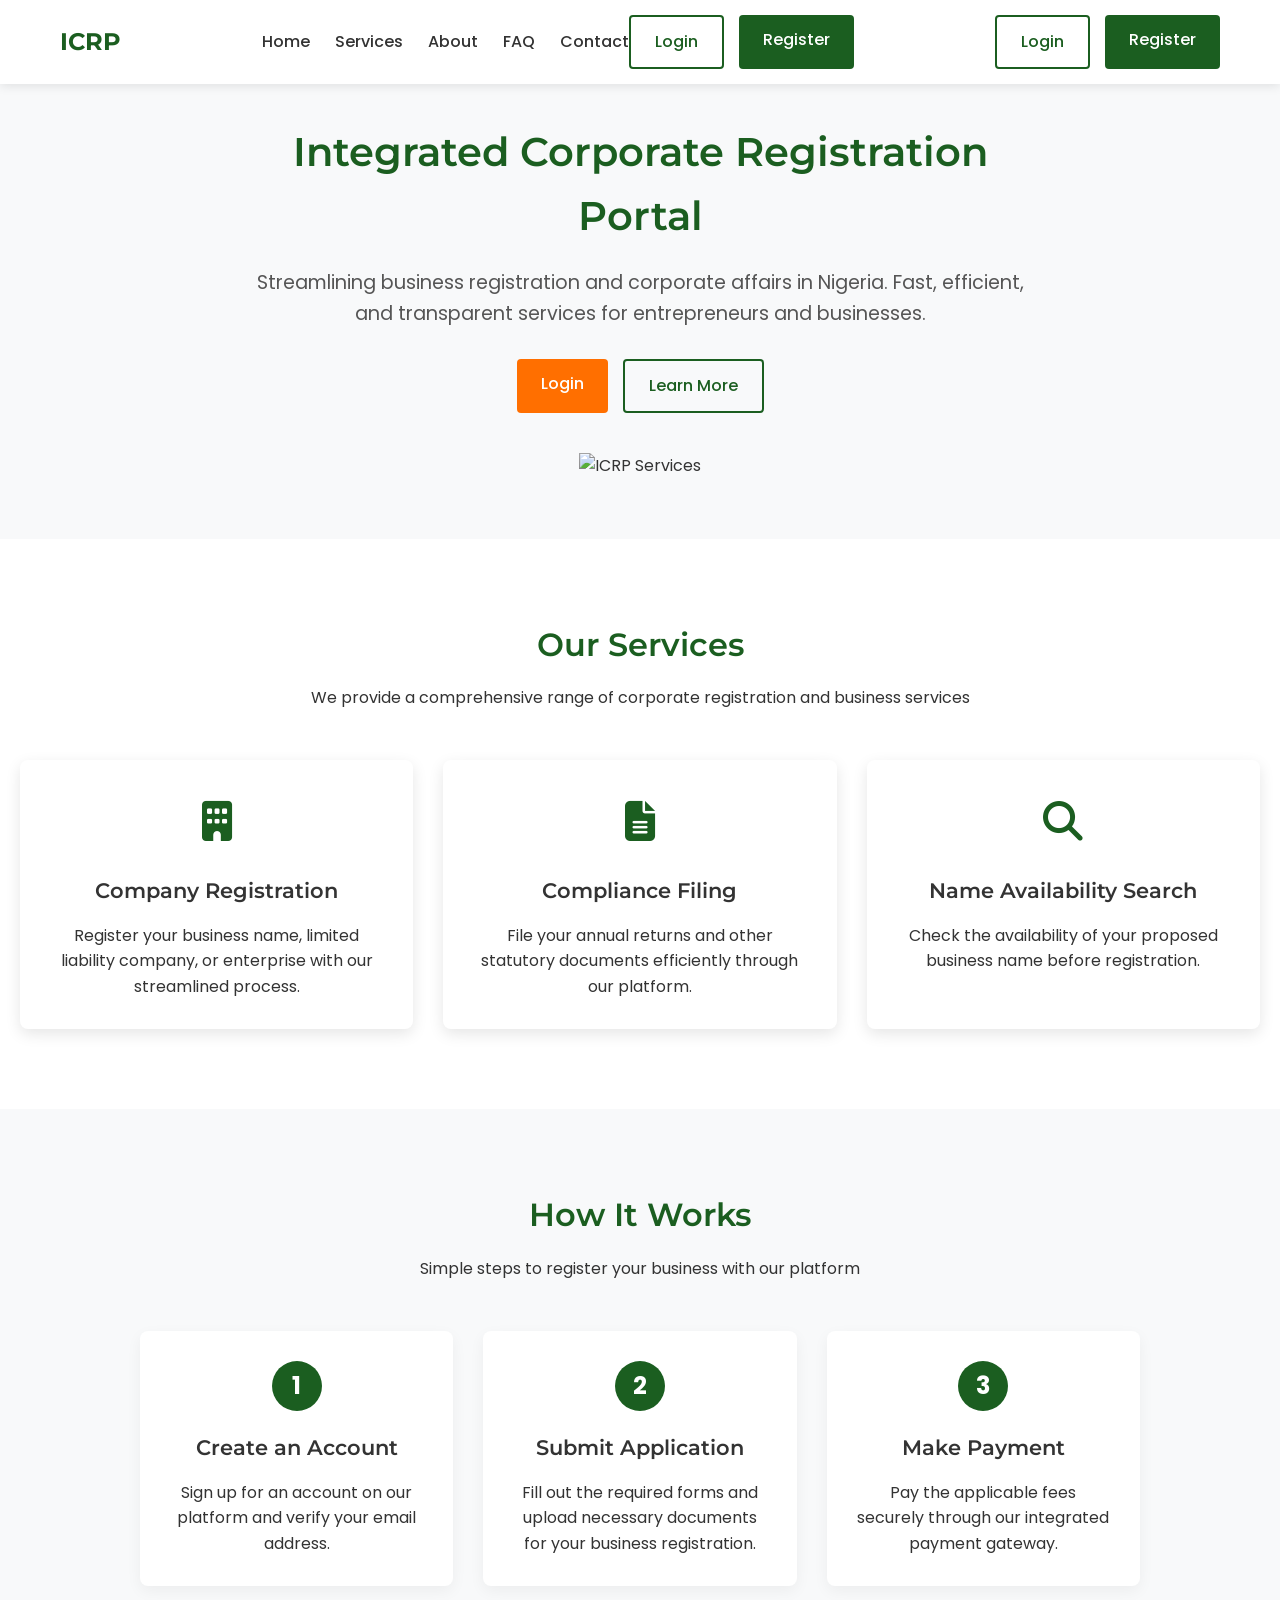
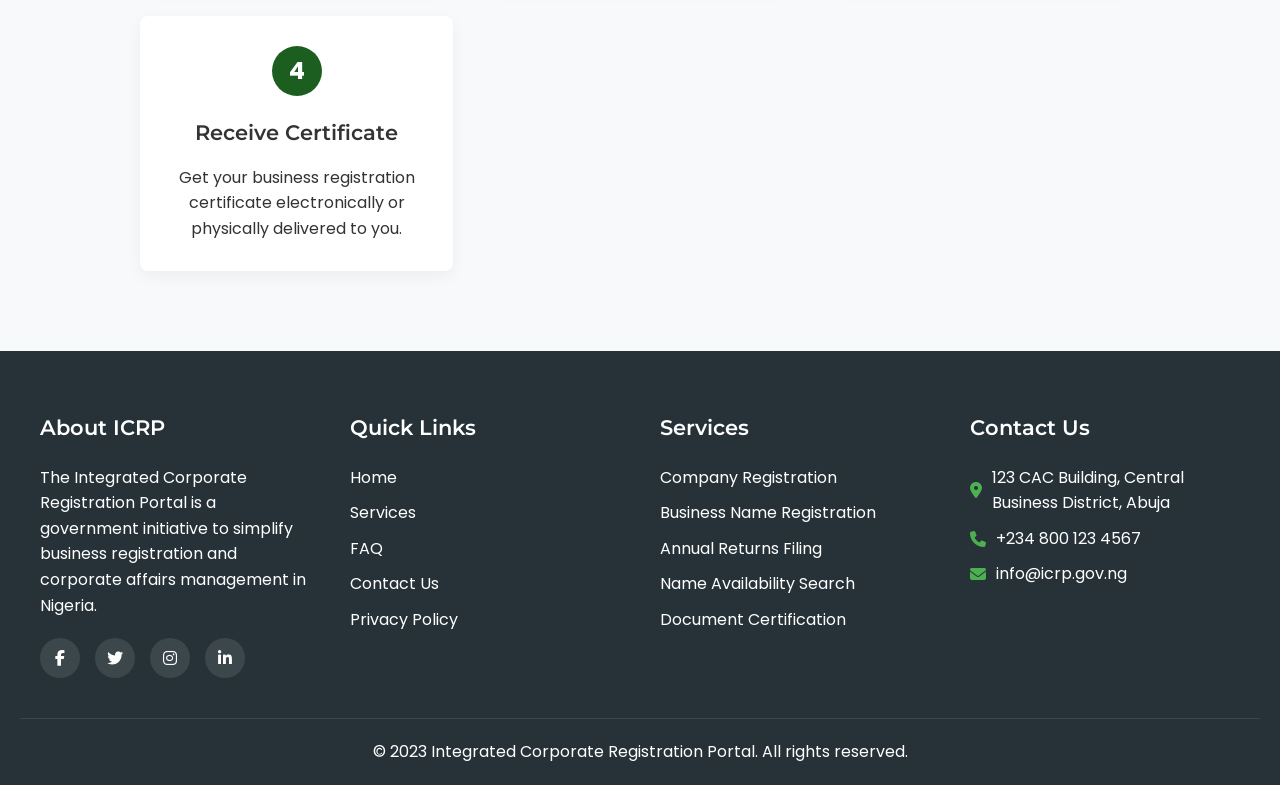
==== commit 627046a1: "Add files via upload" ====
--- a/CAC/index.html
+++ b/CAC/index.html
@@ -9,29 +9,42 @@
     <link rel="stylesheet" href="css/index.css">
 </head>
 <body>
-    <!-- Header -->
     <header id="header">
     <div class="header-container">
-            <div class="logo" onclick="window.location.href='index.html';">
-                <div class="logo-text">ICRP</div>
-            </div>
-            
-            <nav>
-                <ul>
-                    <li><a href="#">Home</a></li>
-                    <li><a href="#">Services</a></li>
-                    <li><a href="#">About</a></li>
-                    <li><a href="#">FAQ</a></li>
-                    <li><a href="#">Contact</a></li>
-                </ul>
-            </nav>
-            
+        <div class="logo" onclick="window.location.href='index.html';">
+            <div class="logo-text">ICRP</div>
+        </div>
+        
+        <!-- Add this hamburger menu button -->
+        <div class="nav-toggle" id="navToggle">
+            <span></span>
+            <span></span>
+            <span></span>
+        </div>
+        
+        <nav id="mainNav">
+            <ul>
+                <li><a href="#">Home</a></li>
+                <li><a href="#">Services</a></li>
+                <li><a href="#">About</a></li>
+                <li><a href="#">FAQ</a></li>
+                <li><a href="#">Contact</a></li>
+            </ul>
+            
+            <!-- Move auth buttons inside nav for mobile -->
             <div class="auth-buttons">
-                <a href="login.html" class="btn btn-outline">Login</a>
+                <a href="myIDlogin.html" class="btn btn-outline">Login</a>
                 <a href="register.php" class="btn btn-primary">Register</a>
             </div>
-        </div>
-    </header>
+        </nav>
+        
+        <!-- Keep auth buttons for desktop -->
+        <div class="auth-buttons">
+            <a href="myIDlogin.html" class="btn btn-outline">Login</a>
+            <a href="register.php" class="btn btn-primary">Register</a>
+        </div>
+    </div>
+</header>
 
     <!-- Hero Section -->
     <section class="hero">
@@ -39,7 +52,7 @@
             <h1 class="fade-in">Integrated Corporate Registration Portal</h1>
             <p class="fade-in">Streamlining business registration and corporate affairs in Nigeria. Fast, efficient, and transparent services for entrepreneurs and businesses.</p>
             <div class="hero-buttons fade-in">
-                <a href="#" class="btn btn-accent">Get Started</a>
+                <a href="myIDlogin.html" class="btn btn-accent">Login</a>
                 <a href="#" class="btn btn-outline">Learn More</a>
             </div>
             <div class="hero-image zoom-in">
@@ -232,5 +245,25 @@
             });
         });
     </script>
+    <script>
+    // Mobile navigation toggle
+    const navToggle = document.getElementById('navToggle');
+    const mainNav = document.getElementById('mainNav');
+    
+    navToggle.addEventListener('click', function() {
+        mainNav.classList.toggle('active');
+        navToggle.classList.toggle('active');
+    });
+    
+    // Close mobile nav when clicking outside
+    document.addEventListener('click', function(event) {
+        if (mainNav.classList.contains('active') && 
+            !event.target.closest('#mainNav') && 
+            !event.target.closest('#navToggle')) {
+            mainNav.classList.remove('active');
+            navToggle.classList.remove('active');
+        }
+    });
+</script>
 </body>
 </html>
--- a/CAC/css/index.css
+++ b/CAC/css/index.css
@@ -1,674 +1,498 @@
-:root {
-    --primary: #2e7d32;
-    --primary-dark: #1b5e20;
-    --primary-light: #4caf50;
-    --accent: #ffc107;
-    --light: #f8f9fa;
-    --dark: #343a40;
-    --gradient: linear-gradient(135deg, var(--primary) 0%, var(--primary-dark) 100%);
-    --gradient-light: linear-gradient(135deg, var(--primary-light) 0%, var(--primary) 100%);
-}
-
-* {
-    margin: 0;
-    padding: 0;
-    box-sizing: border-box;
-}
-
-body {
-    color: #333;
-    line-height: 1.6;
-    overflow-x: hidden;
-    font-family: 'Poppins', sans-serif;
-}
-
-h1,
-h2,
-h3,
-h4,
-h5 {
-    font-family: 'Montserrat', sans-serif;
-    font-weight: 700;
-}
-
-/* Header Styles */
-header {
-    background: var(--gradient);
-    padding: 1rem 2rem;
-    width: 100%;
-    top: 0;
-    z-index: 1000;
-    box-shadow: 0 2px 15px rgba(0, 0, 0, 0.1);
-    transition: all 0.3s ease;
-}
-
-header.scrolled {
-    padding: 0.5rem 2rem;
-    background: rgba(46, 125, 50, 0.95);
-    backdrop-filter: blur(10px);
-}
-
-.header-container {
-    display: flex;
-    justify-content: space-between;
-    align-items: center;
-    max-width: 1200px;
-    margin: 0 auto;
-}
-
-.logo {
-    display: flex;
-    align-items: center;
-}
-
-.logo img {
-    height: 50px;
-    margin-right: 10px;
-}
-
-.logo-text {
-    color: white;
-    font-size: 1.8rem;
-    font-weight: 700;
-    letter-spacing: 0.5px;
-}
-
-nav ul {
-    display: flex;
-    list-style: none;
-}
-
-nav ul li {
-    margin-left: 1.8rem;
-}
-
-nav ul li a {
-    color: white;
-    text-decoration: none;
-    font-weight: 500;
-    transition: all 0.3s ease;
-    padding: 0.5rem 0;
-    position: relative;
-    font-size: 1.1rem;
-}
-
-nav ul li a:after {
-    content: '';
-    position: absolute;
-    width: 0;
-    height: 2px;
-    bottom: 0;
-    left: 0;
-    background-color: var(--accent);
-    transition: width 0.3s ease;
-}
-
-nav ul li a:hover:after {
-    width: 100%;
-}
-
-.auth-buttons {
-    display: flex;
-    gap: 1rem;
-}
-
-.btn {
-    padding: 0.7rem 1.5rem;
-    border-radius: 50px;
-    font-weight: 600;
-    cursor: pointer;
-    transition: all 0.3s ease;
-    text-decoration: none;
-    display: inline-block;
-    text-align: center;
-}
-
-.btn-outline {
-    border: 2px solid white;
-    color: white;
-    background: transparent;
-}
-
-.btn-outline:hover {
-    background: white;
-    color: var(--primary);
-    transform: translateY(-3px);
-    box-shadow: 0 5px 15px rgba(0, 0, 0, 0.1);
-}
-
-.btn-primary {
-    background: white;
-    color: var(--primary);
-    border: 2px solid white;
-}
-
-.btn-primary:hover {
-    background: rgba(255, 255, 255, 0.9);
-    transform: translateY(-3px);
-    box-shadow: 0 5px 15px rgba(0, 0, 0, 0.1);
-}
-
-.btn-accent {
-    background: var(--accent);
-    color: var(--dark);
-    border: 2px solid var(--accent);
-}
-
-.btn-accent:hover {
-    background: #ffb300;
-    transform: translateY(-3px);
-    box-shadow: 0 5px 15px rgba(0, 0, 0, 0.1);
-}
-
-/* Hero Section */
-.hero {
-    background: var(--gradient);
-    padding: 10rem 2rem 6rem;
-    color: white;
-    text-align: center;
-    position: relative;
-    overflow: hidden;
-}
-
-.hero::before {
-    content: '';
-    position: absolute;
-    top: 0;
-    left: 0;
-    width: 100%;
-    height: 100%;
-    background: url('data:image/svg+xml;utf8,<svg xmlns="http://www.w3.org/2000/svg" viewBox="0 0 1440 320"><path fill="%23ffffff" fill-opacity="0.1" d="M0,128L48,117.3C96,107,192,85,288,112C384,139,480,213,576,218.7C672,224,768,160,864,138.7C960,117,1056,139,1152,149.3C1248,160,1344,160,1392,160L1440,160L1440,0L1392,0C1344,0,1248,0,1152,0C1056,0,960,0,864,0C768,0,672,0,576,0C480,0,384,0,288,0C192,0,96,0,48,0L0,0Z"></path></svg>');
-    background-size: cover;
-    background-position: center;
-    opacity: 0.1;
-}
-
-.hero-content {
-    max-width: 900px;
-    margin: 0 auto;
-    position: relative;
-    z-index: 2;
-}
-
-.hero h1 {
-    font-size: 3.5rem;
-    margin-bottom: 1.5rem;
-    animation: fadeInUp 1s ease;
-    line-height: 1.2;
-}
-
-.hero p {
-    font-size: 1.3rem;
-    margin-bottom: 2.5rem;
-    animation: fadeInUp 1s ease 0.2s forwards;
-    opacity: 0;
-    max-width: 700px;
-    margin-left: auto;
-    margin-right: auto;
-}
-
-.hero-buttons {
-    display: flex;
-    justify-content: center;
-    gap: 1.5rem;
-    animation: fadeInUp 1s ease 0.4s forwards;
-    opacity: 0;
-}
-
-.hero-buttons .btn {
-    padding: 1rem 2.2rem;
-    font-size: 1.1rem;
-    min-width: 180px;
-}
-
-.hero-image {
-    margin-top: 4rem;
-    animation: float 6s ease-in-out infinite;
-}
-
-.hero-image img {
-    max-width: 85%;
-    border-radius: 15px;
-    box-shadow: 0 20px 40px rgba(0, 0, 0, 0.2);
-    border: 5px solid rgba(255, 255, 255, 0.1);
-}
-
-/* Services Section */
-.services {
-    padding: 6rem 2rem;
-    background: var(--light);
-}
-
-.section-title {
-    text-align: center;
-    margin-bottom: 4rem;
-}
-
-.section-title h2 {
-    font-size: 2.8rem;
-    color: var(--primary);
-    margin-bottom: 1.2rem;
-    position: relative;
-    display: inline-block;
-}
-
-.section-title h2::after {
-    content: '';
-    position: absolute;
-    bottom: -10px;
-    left: 50%;
-    transform: translateX(-50%);
-    width: 80px;
-    height: 4px;
-    background: var(--accent);
-    border-radius: 2px;
-}
-
-.section-title p {
-    color: #666;
-    max-width: 650px;
-    margin: 0 auto;
-    font-size: 1.2rem;
-}
-
-.services-grid {
-    display: grid;
-    grid-template-columns: repeat(auto-fit, minmax(320px, 1fr));
-    gap: 2.5rem;
-    max-width: 1200px;
-    margin: 0 auto;
-}
-
-.service-card {
-    background: white;
-    border-radius: 15px;
-    padding: 2.5rem 2rem;
-    box-shadow: 0 10px 30px rgba(0, 0, 0, 0.08);
-    transition: all 0.4s ease;
-    text-align: center;
-    opacity: 0;
-    transform: translateY(40px);
-    border-top: 5px solid var(--primary-light);
-    cursor: pointer;
-    text-decoration: none;
-    color: inherit;
-    display: block;
-}
-
-.service-card.visible {
-    opacity: 1;
-    transform: translateY(0);
-}
-
-.service-card:hover {
-    transform: translateY(-15px);
-    box-shadow: 0 20px 40px rgba(0, 0, 0, 0.12);
-}
-
-.service-icon {
-    width: 80px;
-    height: 80px;
-    background: var(--gradient-light);
-    border-radius: 50%;
-    display: flex;
-    align-items: center;
-    justify-content: center;
-    margin: 0 auto 1.5rem;
-    color: white;
-    font-size: 2.2rem;
-    transition: all 0.3s ease;
-}
-
-.service-card:hover .service-icon {
-    transform: rotate(10deg) scale(1.1);
-    background: var(--gradient);
-}
-
-.service-card h3 {
-    font-size: 1.7rem;
-    margin-bottom: 1.2rem;
-    color: var(--dark);
-}
-
-.service-card p {
-    color: #666;
-    line-height: 1.8;
-}
-
-/* How It Works */
-.how-it-works {
-    padding: 6rem 2rem;
-    background: white;
-}
-
-.steps {
-    display: flex;
-    justify-content: center;
-    flex-wrap: wrap;
-    gap: 2.5rem;
-    max-width: 1200px;
-    margin: 0 auto;
-    position: relative;
-}
-
-.steps::before {
-    content: '';
-    position: absolute;
-    top: 40px;
-    left: 50%;
-    transform: translateX(-50%);
-    width: 70%;
-    height: 5px;
-    background: var(--gradient-light);
-    border-radius: 5px;
-    z-index: 0;
-}
-
-.step {
-    display: flex;
-    flex-direction: column;
-    align-items: center;
-    max-width: 250px;
-    opacity: 0;
-    transform: translateY(40px);
-    text-align: center;
-    position: relative;
-    z-index: 1;
-}
-
-.step.visible {
-    opacity: 1;
-    transform: translateY(0);
-}
-
-.step-number {
-    background: var(--gradient);
-    color: white;
-    width: 80px;
-    height: 80px;
-    border-radius: 50%;
-    display: flex;
-    align-items: center;
-    justify-content: center;
-    font-weight: 700;
-    font-size: 1.8rem;
-    margin-bottom: 1.5rem;
-    border: 5px solid white;
-    box-shadow: 0 5px 20px rgba(0, 0, 0, 0.1);
-    transition: all 0.3s ease;
-}
-
-.step:hover .step-number {
-    transform: scale(1.1);
-    background: var(--primary-dark);
-}
-
-.step-content h3 {
-    margin-bottom: 1rem;
-    color: var(--primary);
-    font-size: 1.5rem;
-}
-
-.step-content p {
-    color: #666;
-    line-height: 1.7;
-}
-
-/* Footer */
-footer {
-    background: var(--dark);
-    color: white;
-    padding: 5rem 2rem 2rem;
-    position: relative;
-}
-
-footer::before {
-    content: '';
-    position: absolute;
-    top: 0;
-    left: 0;
-    width: 100%;
-    height: 100%;
-    background: url('data:image/svg+xml;utf8,<svg xmlns="http://www.w3.org/2000/svg" viewBox="0 0 1440 320"><path fill="%232e7d32" fill-opacity="0.1" d="M0,128L48,117.3C96,107,192,85,288,112C384,139,480,213,576,218.7C672,224,768,160,864,138.7C960,117,1056,139,1152,149.3C1248,160,1344,160,1392,160L1440,160L1440,320L1392,320C1344,320,1248,320,1152,320C1056,320,960,320,864,320C768,320,672,320,576,320C480,320,384,320,288,320C192,320,96,320,48,320L0,320Z"></path></svg>');
-    background-size: cover;
-    background-position: center;
-    opacity: 0.1;
-}
-
-.footer-grid {
-    display: grid;
-    grid-template-columns: repeat(auto-fit, minmax(250px, 1fr));
-    gap: 2.5rem;
-    max-width: 1200px;
-    margin: 0 auto;
-    position: relative;
-    z-index: 1;
-}
-
-.footer-column h3 {
-    font-size: 1.4rem;
-    margin-bottom: 1.5rem;
-    position: relative;
-    padding-bottom: 0.8rem;
-}
-
-.footer-column h3::after {
-    content: '';
-    position: absolute;
-    left: 0;
-    bottom: 0;
-    width: 50px;
-    height: 3px;
-    background: var(--accent);
-    border-radius: 2px;
-}
-
-.footer-column p {
-    color: #ccc;
-    line-height: 1.8;
-    margin-bottom: 1.5rem;
-}
-
-.footer-column ul {
-    list-style: none;
-}
-
-.footer-column ul li {
-    margin-bottom: 0.8rem;
-}
-
-.footer-column ul li a {
-    color: #ccc;
-    text-decoration: none;
-    transition: all 0.3s ease;
-    display: inline-block;
-}
-
-.footer-column ul li a:hover {
-    color: white;
-    padding-left: 8px;
-}
-
-.social-links {
-    display: flex;
-    gap: 1rem;
-    margin-top: 1.5rem;
-}
-
-.social-links a {
-    display: flex;
-    align-items: center;
-    justify-content: center;
-    width: 45px;
-    height: 45px;
-    border-radius: 50%;
-    background: rgba(255, 255, 255, 0.1);
-    color: white;
-    transition: all 0.3s ease;
-    font-size: 1.2rem;
-}
-
-.social-links a:hover {
-    background: var(--primary);
-    transform: translateY(-5px);
-}
-
-.contact-info {
-    list-style: none;
-}
-
-.contact-info li {
-    display: flex;
-    align-items: center;
-    margin-bottom: 1.2rem;
-    color: #ccc;
-}
-
-.contact-info li i {
-    margin-right: 1rem;
-    color: var(--primary-light);
-    font-size: 1.2rem;
-    width: 20px;
-}
-
-.copyright {
-    text-align: center;
-    margin-top: 4rem;
-    padding-top: 2rem;
-    border-top: 1px solid rgba(255, 255, 255, 0.1);
-    color: #999;
-    font-size: 0.95rem;
-    position: relative;
-    z-index: 1;
-}
-
-/* Animations */
-@keyframes fadeInUp {
-    from {
-        opacity: 0;
-        transform: translateY(40px);
-    }
-
-    to {
-        opacity: 1;
-        transform: translateY(0);
-    }
-}
-
-@keyframes float {
-
-    0%,
-    100% {
-        transform: translateY(0);
-    }
-
-    50% {
-        transform: translateY(-15px);
-    }
-}
-
-/* Responsive Design */
-@media (max-width: 992px) {
-    .hero h1 {
-        font-size: 2.8rem;
-    }
-
-    .steps::before {
-        display: none;
-    }
-}
-
-@media (max-width: 768px) {
-    header {
-        padding: 1rem;
-    }
-
-    .header-container {
-        flex-direction: column;
-    }
-
-    nav ul {
-        margin-top: 1.5rem;
-        flex-wrap: wrap;
-        justify-content: center;
-    }
-
-    nav ul li {
-        margin: 0.5rem;
-    }
-
-    .auth-buttons {
-        margin-top: 1.5rem;
-    }
-
-    .hero {
-        padding: 8rem 1.5rem 4rem;
-    }
-
-    .hero h1 {
-        font-size: 2.2rem;
-    }
-
-    .hero p {
-        font-size: 1.1rem;
-    }
-
-    .hero-buttons {
-        flex-direction: column;
-        align-items: center;
-    }
-
-    .section-title h2 {
-        font-size: 2.2rem;
-    }
-
-    .services,
-    .how-it-works {
-        padding: 4rem 1.5rem;
-    }
-}
-
-/* Scrolling animation styles */
-.fade-in {
-    opacity: 0;
-    transform: translateY(40px);
-    transition: all 0.8s ease;
-}
-
-.fade-in.visible {
-    opacity: 1;
-    transform: translateY(0);
-}
-
-.slide-in-left {
-    opacity: 0;
-    transform: translateX(-60px);
-    transition: all 0.8s ease;
-}
-
-.slide-in-left.visible {
-    opacity: 1;
-    transform: translateX(0);
-}
-
-.slide-in-right {
-    opacity: 0;
-    transform: translateX(60px);
-    transition: all 0.8s ease;
-}
-
-.slide-in-right.visible {
-    opacity: 1;
-    transform: translateX(0);
-}
-
-.zoom-in {
-    opacity: 0;
-    transform: scale(0.9);
-    transition: all 0.8s ease;
-}
-
-.zoom-in.visible {
-    opacity: 1;
-    transform: scale(1);
-}+/* Reset and Base Styles */
+        * {
+            margin: 0;
+            padding: 0;
+            box-sizing: border-box;
+        }
+        
+        body {
+            font-family: 'Poppins', sans-serif;
+            line-height: 1.6;
+            color: #333;
+            overflow-x: hidden;
+        }
+        
+        h1, h2, h3, h4 {
+            font-family: 'Montserrat', sans-serif;
+            font-weight: 600;
+        }
+        
+        a {
+            text-decoration: none;
+            color: inherit;
+        }
+        
+        ul {
+            list-style: none;
+        }
+        
+        img {
+            max-width: 100%;
+            height: auto;
+        }
+        
+        .container {
+            width: 100%;
+            max-width: 1200px;
+            margin: 0 auto;
+            padding: 0 20px;
+        }
+        
+        /* Button Styles */
+        .btn {
+            display: inline-block;
+            padding: 12px 24px;
+            border-radius: 4px;
+            font-weight: 500;
+            text-align: center;
+            cursor: pointer;
+            transition: all 0.3s ease;
+            font-size: 16px;
+        }
+        
+        .btn-primary {
+            background-color: #1b5e20;
+            color: white;
+        }
+        
+        .btn-primary:hover {
+            background-color: #2e7d32;
+        }
+        
+        .btn-outline {
+            border: 2px solid #1b5e20;
+            color: #1b5e20;
+            background: transparent;
+        }
+        
+        .btn-outline:hover {
+            background-color: #1b5e20;
+            color: white;
+        }
+        
+        .btn-accent {
+            background-color: #ff6f00;
+            color: white;
+        }
+        
+        .btn-accent:hover {
+            background-color: #ff8f00;
+        }
+        
+        /* Header Styles */
+        #header {
+            position: fixed;
+            top: 0;
+            left: 0;
+            width: 100%;
+            background-color: white;
+            box-shadow: 0 2px 10px rgba(0, 0, 0, 0.1);
+            z-index: 1000;
+            transition: all 0.3s ease;
+        }
+        
+        #header.scrolled {
+            padding: 10px 0;
+        }
+        
+        .header-container {
+            display: flex;
+            justify-content: space-between;
+            align-items: center;
+            padding: 15px 20px;
+            max-width: 1200px;
+            margin: 0 auto;
+        }
+        
+        .logo {
+            cursor: pointer;
+        }
+        
+        .logo-text {
+            font-family: 'Montserrat', sans-serif;
+            font-weight: 700;
+            font-size: 24px;
+            color: #1b5e20;
+        }
+        
+        /* Mobile Navigation Toggle */
+        .nav-toggle {
+            display: none;
+            flex-direction: column;
+            justify-content: center;
+            width: 30px;
+            height: 30px;
+            cursor: pointer;
+        }
+        
+        .nav-toggle span {
+            display: block;
+            height: 3px;
+            width: 100%;
+            background-color: #1b5e20;
+            margin: 2px 0;
+            transition: all 0.3s ease;
+            border-radius: 2px;
+        }
+        
+        /* Navigation Styles */
+        nav {
+            display: flex;
+            align-items: center;
+        }
+        
+        nav ul {
+            display: flex;
+            gap: 25px;
+        }
+        
+        nav ul li a {
+            font-weight: 500;
+            transition: color 0.3s ease;
+        }
+        
+        nav ul li a:hover {
+            color: #1b5e20;
+        }
+        
+        .auth-buttons {
+            display: flex;
+            gap: 15px;
+        }
+        
+        /* Hero Section */
+        .hero {
+            padding: 120px 20px 60px;
+            text-align: center;
+            background-color: #f8f9fa;
+        }
+        
+        .hero-content {
+            max-width: 800px;
+            margin: 0 auto;
+        }
+        
+        .hero h1 {
+            font-size: 2.5rem;
+            margin-bottom: 20px;
+            color: #1b5e20;
+        }
+        
+        .hero p {
+            font-size: 1.2rem;
+            margin-bottom: 30px;
+            color: #555;
+        }
+        
+        .hero-buttons {
+            display: flex;
+            justify-content: center;
+            gap: 15px;
+            margin-bottom: 40px;
+        }
+        
+        /* Services Section */
+        .services {
+            padding: 80px 20px;
+            background-color: white;
+        }
+        
+        .section-title {
+            text-align: center;
+            margin-bottom: 50px;
+        }
+        
+        .section-title h2 {
+            font-size: 2rem;
+            color: #1b5e20;
+            margin-bottom: 15px;
+        }
+        
+        .services-grid {
+            display: grid;
+            grid-template-columns: repeat(auto-fit, minmax(280px, 1fr));
+            gap: 30px;
+        }
+        
+        .service-card {
+            display: block;
+            padding: 30px;
+            border-radius: 8px;
+            box-shadow: 0 5px 15px rgba(0, 0, 0, 0.1);
+            transition: transform 0.3s ease, box-shadow 0.3s ease;
+            text-align: center;
+        }
+        
+        .service-card:hover {
+            transform: translateY(-5px);
+            box-shadow: 0 10px 25px rgba(0, 0, 0, 0.15);
+        }
+        
+        .service-icon {
+            font-size: 2.5rem;
+            color: #1b5e20;
+            margin-bottom: 20px;
+        }
+        
+        .service-card h3 {
+            margin-bottom: 15px;
+            font-size: 1.3rem;
+        }
+        
+        /* How It Works Section */
+        .how-it-works {
+            padding: 80px 20px;
+            background-color: #f8f9fa;
+        }
+        
+        .steps {
+            display: grid;
+            grid-template-columns: repeat(auto-fit, minmax(250px, 1fr));
+            gap: 30px;
+            max-width: 1000px;
+            margin: 0 auto;
+        }
+        
+        .step {
+            display: flex;
+            flex-direction: column;
+            align-items: center;
+            text-align: center;
+            padding: 30px;
+            background-color: white;
+            border-radius: 8px;
+            box-shadow: 0 5px 15px rgba(0, 0, 0, 0.05);
+        }
+        
+        .step-number {
+            width: 50px;
+            height: 50px;
+            border-radius: 50%;
+            background-color: #1b5e20;
+            color: white;
+            display: flex;
+            justify-content: center;
+            align-items: center;
+            font-size: 1.5rem;
+            font-weight: bold;
+            margin-bottom: 20px;
+        }
+        
+        .step-content h3 {
+            margin-bottom: 15px;
+            font-size: 1.3rem;
+        }
+        
+        /* Footer */
+        footer {
+            background-color: #263238;
+            color: white;
+            padding: 60px 20px 20px;
+        }
+        
+        .footer-grid {
+            display: grid;
+            grid-template-columns: repeat(auto-fit, minmax(250px, 1fr));
+            gap: 40px;
+            max-width: 1200px;
+            margin: 0 auto;
+        }
+        
+        .footer-column h3 {
+            margin-bottom: 20px;
+            font-size: 1.3rem;
+        }
+        
+        .footer-column ul li {
+            margin-bottom: 10px;
+        }
+        
+        .footer-column ul li a {
+            transition: color 0.3s ease;
+        }
+        
+        .footer-column ul li a:hover {
+            color: #4caf50;
+        }
+        
+        .social-links {
+            display: flex;
+            gap: 15px;
+            margin-top: 20px;
+        }
+        
+        .social-links a {
+            display: flex;
+            justify-content: center;
+            align-items: center;
+            width: 40px;
+            height: 40px;
+            border-radius: 50%;
+            background-color: rgba(255, 255, 255, 0.1);
+            transition: background-color 0.3s ease;
+        }
+        
+        .social-links a:hover {
+            background-color: #4caf50;
+        }
+        
+        .contact-info li {
+            display: flex;
+            align-items: center;
+            margin-bottom: 15px;
+        }
+        
+        .contact-info i {
+            margin-right: 10px;
+            color: #4caf50;
+        }
+        
+        .copyright {
+            text-align: center;
+            margin-top: 40px;
+            padding-top: 20px;
+            border-top: 1px solid rgba(255, 255, 255, 0.1);
+        }
+        
+        /* Animation Classes */
+        .fade-in {
+            opacity: 0;
+            transform: translateY(20px);
+            transition: opacity 0.6s ease, transform 0.6s ease;
+        }
+        
+        .fade-in.visible {
+            opacity: 1;
+            transform: translateY(0);
+        }
+        
+        .zoom-in {
+            opacity: 0;
+            transform: scale(0.95);
+            transition: opacity 0.6s ease, transform 0.6s ease;
+        }
+        
+        .zoom-in.visible {
+            opacity: 1;
+            transform: scale(1);
+        }
+        
+        /* Mobile Responsive Styles */
+        @media (max-width: 768px) {
+            /* Header and Navigation */
+            .header-container {
+                padding: 15px;
+            }
+            
+            .nav-toggle {
+                display: flex;
+                z-index: 1001;
+            }
+            
+            /* Navigation when active */
+            nav.active {
+                transform: translateX(0);
+            }
+            
+            nav {
+                position: fixed;
+                top: 0;
+                right: 0;
+                width: 70%;
+                height: 100vh;
+                background-color: white;
+                flex-direction: column;
+                justify-content: center;
+                align-items: center;
+                transform: translateX(100%);
+                transition: transform 0.4s ease-in-out;
+                box-shadow: -5px 0 15px rgba(0, 0, 0, 0.1);
+                z-index: 999;
+            }
+            
+            nav ul {
+                flex-direction: column;
+                text-align: center;
+                gap: 30px;
+            }
+            
+            nav ul li a {
+                font-size: 1.2rem;
+            }
+            
+            .auth-buttons {
+                flex-direction: column;
+                margin-top: 30px;
+            }
+            
+            /* Hero Section */
+            .hero {
+                padding: 100px 15px 40px;
+            }
+            
+            .hero h1 {
+                font-size: 2rem;
+            }
+            
+            .hero p {
+                font-size: 1rem;
+            }
+            
+            .hero-buttons {
+                flex-direction: column;
+                align-items: center;
+            }
+            
+            .hero-buttons .btn {
+                width: 100%;
+                max-width: 300px;
+                margin-bottom: 10px;
+            }
+            
+            /* Services Section */
+            .services {
+                padding: 60px 15px;
+            }
+            
+            .services-grid {
+                grid-template-columns: 1fr;
+            }
+            
+            /* How It Works */
+            .how-it-works {
+                padding: 60px 15px;
+            }
+            
+            .steps {
+                grid-template-columns: 1fr;
+            }
+            
+            /* Footer */
+            footer {
+                padding: 40px 15px 15px;
+            }
+            
+            .footer-grid {
+                grid-template-columns: 1fr;
+                gap: 30px;
+            }
+        }
+        
+        @media (max-width: 480px) {
+            .logo-text {
+                font-size: 20px;
+            }
+            
+            .hero h1 {
+                font-size: 1.8rem;
+            }
+            
+            .btn {
+                padding: 10px 20px;
+                font-size: 14px;
+            }
+            
+            .section-title h2 {
+                font-size: 1.7rem;
+            }
+        }
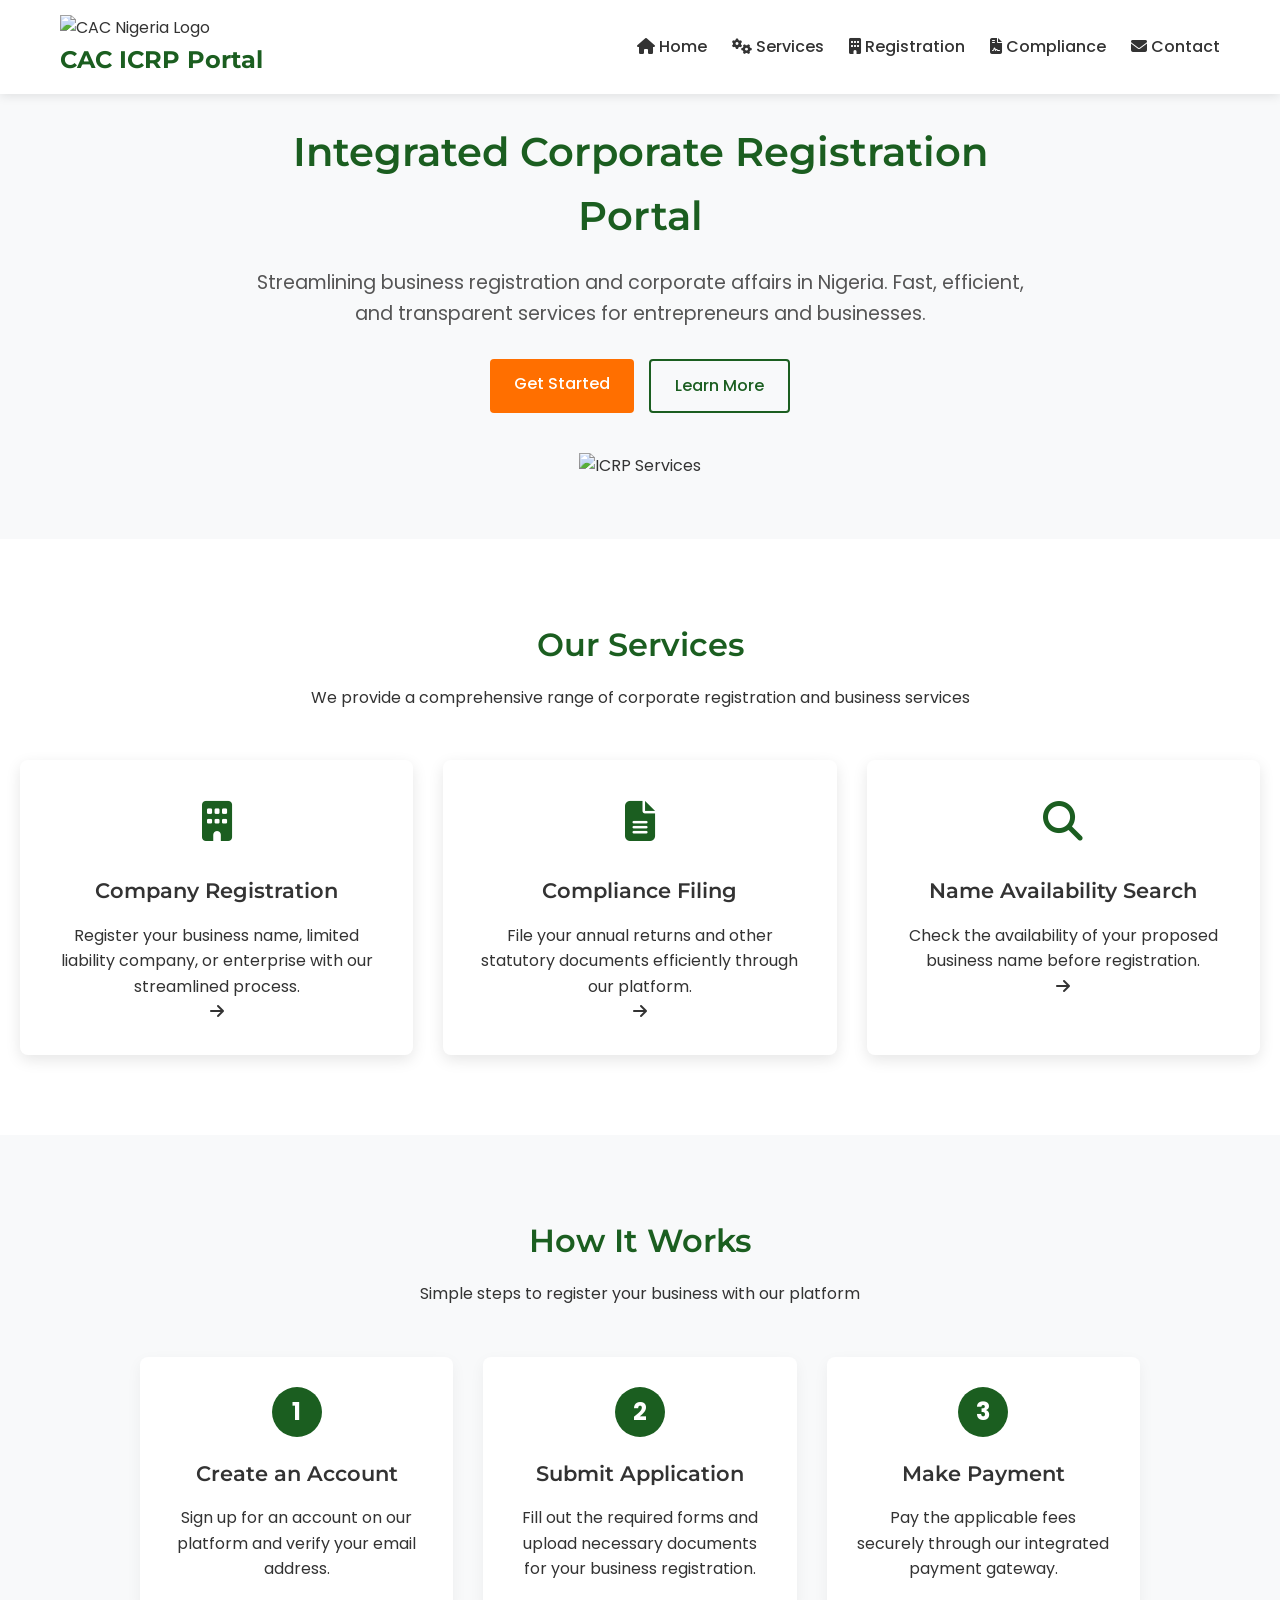
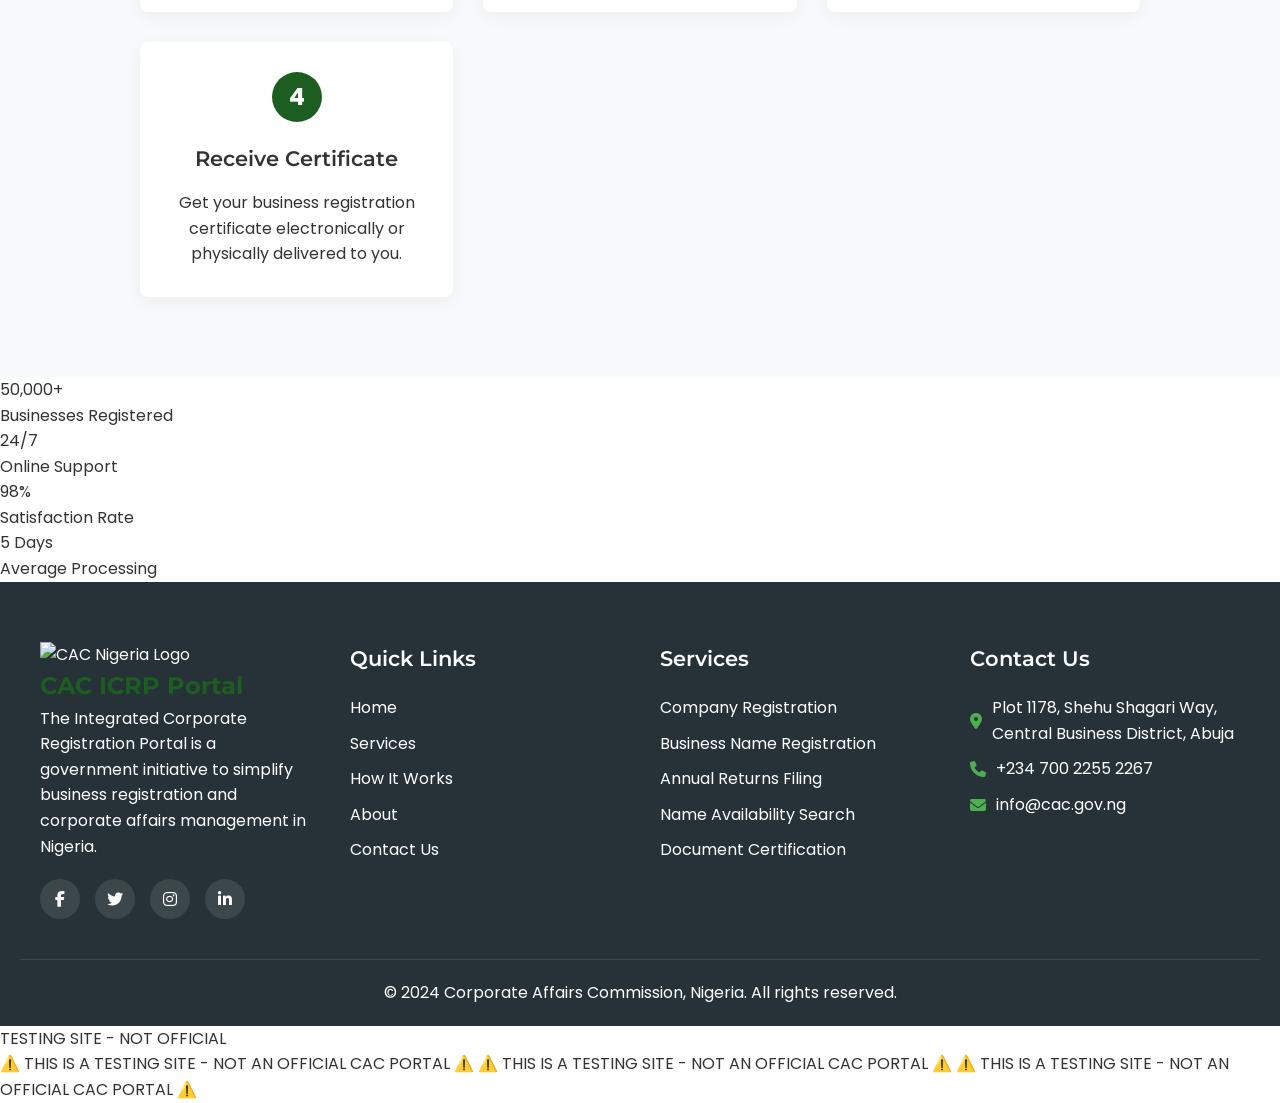
==== commit 8b41d451: "Update index.html" ====
--- a/CAC/index.html
+++ b/CAC/index.html
@@ -7,44 +7,46 @@
     <link rel="stylesheet" href="https://cdnjs.cloudflare.com/ajax/libs/font-awesome/6.4.0/css/all.min.css">
     <link href="https://fonts.googleapis.com/css2?family=Montserrat:wght@400;500;600;700&family=Poppins:wght@300;400;500;600&display=swap" rel="stylesheet">
     <link rel="stylesheet" href="css/index.css">
+    <meta http-equiv="Cache-Control" content="no-cache, no-store, must-revalidate" />
+    <meta http-equiv="Pragma" content="no-cache" />
+    <meta http-equiv="Expires" content="0" />
 </head>
 <body>
     <header id="header">
-    <div class="header-container">
-        <div class="logo" onclick="window.location.href='index.html';">
-            <div class="logo-text">ICRP</div>
-        </div>
-        
-        <!-- Add this hamburger menu button -->
-        <div class="nav-toggle" id="navToggle">
-            <span></span>
-            <span></span>
-            <span></span>
-        </div>
-        
-        <nav id="mainNav">
-            <ul>
-                <li><a href="#">Home</a></li>
-                <li><a href="#">Services</a></li>
-                <li><a href="#">About</a></li>
-                <li><a href="#">FAQ</a></li>
-                <li><a href="#">Contact</a></li>
-            </ul>
-            
-            <!-- Move auth buttons inside nav for mobile -->
-            <div class="auth-buttons">
-                <a href="myIDlogin.html" class="btn btn-outline">Login</a>
-                <a href="register.php" class="btn btn-primary">Register</a>
-            </div>
-        </nav>
-        
-        <!-- Keep auth buttons for desktop -->
-        <div class="auth-buttons">
-            <a href="myIDlogin.html" class="btn btn-outline">Login</a>
-            <a href="register.php" class="btn btn-primary">Register</a>
-        </div>
-    </div>
-</header>
+        <div class="header-container">
+            <div class="logo" onclick="window.location.href='index.html';">
+                <img src="img/logo.jpg" alt="CAC Nigeria Logo" class="logo-img">
+                <div class="logo-text">
+                    <span class="logo-main">CAC</span>
+                    <span class="logo-sub">ICRP Portal</span>
+                </div>
+            </div>
+            
+            <!-- Mobile Navigation Toggle -->
+            <div class="nav-toggle" id="navToggle">
+                <span></span>
+                <span></span>
+                <span></span>
+            </div>
+            
+            <!-- Desktop Navigation -->
+            <!-- Desktop Navigation -->
+<nav id="mainNav">
+    <ul>
+        <li><a href="index.html" class="active"><i class="fas fa-home"></i> Home</a></li>
+        <li><a href="service.php"><i class="fas fa-cogs"></i> Services</a></li>
+        <li><a href="#"><i class="fas fa-building"></i>  Registration</a></li>
+        <li><a href="#"><i class="fas fa-file-contract"></i> Compliance</a></li>
+        <li><a href="#"><i class="fas fa-envelope"></i> Contact</a></li>
+    </ul>
+    
+    <!-- Auth buttons for mobile view -->
+    
+</nav>
+
+<!-- Auth buttons for desktop view -->
+
+    </header>
 
     <!-- Hero Section -->
     <section class="hero">
@@ -52,8 +54,8 @@
             <h1 class="fade-in">Integrated Corporate Registration Portal</h1>
             <p class="fade-in">Streamlining business registration and corporate affairs in Nigeria. Fast, efficient, and transparent services for entrepreneurs and businesses.</p>
             <div class="hero-buttons fade-in">
-                <a href="myIDlogin.html" class="btn btn-accent">Login</a>
-                <a href="#" class="btn btn-outline">Learn More</a>
+                <a href="myIDlogin.html" class="btn btn-accent">Get Started</a>
+                <a href="service.php" class="btn btn-outline">Learn More</a>
             </div>
             <div class="hero-image zoom-in">
                 <img src="https://placehold.co/800x400/1b5e20/ffffff/png?text=Business+Registration+Made+Easy" alt="ICRP Services">
@@ -62,7 +64,7 @@
     </section>
 
     <!-- Services Section -->
-    <section class="services">
+    <section class="services" id="services">
         <div class="section-title">
             <h2 class="fade-in">Our Services</h2>
             <p class="fade-in">We provide a comprehensive range of corporate registration and business services</p>
@@ -75,6 +77,9 @@
                 </div>
                 <h3>Company Registration</h3>
                 <p>Register your business name, limited liability company, or enterprise with our streamlined process.</p>
+                <div class="service-arrow">
+                    <i class="fas fa-arrow-right"></i>
+                </div>
             </a>
             
             <a href="#" class="service-card fade-in">
@@ -83,6 +88,9 @@
                 </div>
                 <h3>Compliance Filing</h3>
                 <p>File your annual returns and other statutory documents efficiently through our platform.</p>
+                <div class="service-arrow">
+                    <i class="fas fa-arrow-right"></i>
+                </div>
             </a>
             
             <a href="#" class="service-card fade-in">
@@ -91,12 +99,15 @@
                 </div>
                 <h3>Name Availability Search</h3>
                 <p>Check the availability of your proposed business name before registration.</p>
+                <div class="service-arrow">
+                    <i class="fas fa-arrow-right"></i>
+                </div>
             </a>
         </div>
     </section>
 
     <!-- How It Works -->
-    <section class="how-it-works">
+    <section class="how-it-works" id="how-it-works">
         <div class="section-title">
             <h2 class="fade-in">How It Works</h2>
             <p class="fade-in">Simple steps to register your business with our platform</p>
@@ -137,11 +148,39 @@
         </div>
     </section>
 
+    <!-- Stats Section -->
+    <section class="stats">
+        <div class="stats-container">
+            <div class="stat-item fade-in">
+                <div class="stat-number">50,000+</div>
+                <div class="stat-label">Businesses Registered</div>
+            </div>
+            <div class="stat-item fade-in">
+                <div class="stat-number">24/7</div>
+                <div class="stat-label">Online Support</div>
+            </div>
+            <div class="stat-item fade-in">
+                <div class="stat-number">98%</div>
+                <div class="stat-label">Satisfaction Rate</div>
+            </div>
+            <div class="stat-item fade-in">
+                <div class="stat-number">5 Days</div>
+                <div class="stat-label">Average Processing</div>
+            </div>
+        </div>
+    </section>
+
     <!-- Footer -->
-    <footer>
+    <footer id="contact">
         <div class="footer-grid">
             <div class="footer-column">
-                <h3>About ICRP</h3>
+                <div class="footer-logo">
+                    <img src="img/logo.jpg" alt="CAC Nigeria Logo" class="logo-img">
+                    <div class="logo-text">
+                        <span class="logo-main">CAC</span>
+                        <span class="logo-sub">ICRP Portal</span>
+                    </div>
+                </div>
                 <p>The Integrated Corporate Registration Portal is a government initiative to simplify business registration and corporate affairs management in Nigeria.</p>
                 <div class="social-links">
                     <a href="#"><i class="fab fa-facebook-f"></i></a>
@@ -155,10 +194,10 @@
                 <h3>Quick Links</h3>
                 <ul>
                     <li><a href="#">Home</a></li>
-                    <li><a href="#">Services</a></li>
-                    <li><a href="#">FAQ</a></li>
-                    <li><a href="#">Contact Us</a></li>
-                    <li><a href="#">Privacy Policy</a></li>
+                    <li><a href="#services">Services</a></li>
+                    <li><a href="#how-it-works">How It Works</a></li>
+                    <li><a href="#about">About</a></li>
+                    <li><a href="#contact">Contact Us</a></li>
                 </ul>
             </div>
             
@@ -176,24 +215,55 @@
             <div class="footer-column">
                 <h3>Contact Us</h3>
                 <ul class="contact-info">
-                    <li><i class="fas fa-map-marker-alt"></i> 123 CAC Building, Central Business District, Abuja</li>
-                    <li><i class="fas fa-phone"></i> +234 800 123 4567</li>
-                    <li><i class="fas fa-envelope"></i> info@icrp.gov.ng</li>
+                    <li><i class="fas fa-map-marker-alt"></i> Plot 1178, Shehu Shagari Way, Central Business District, Abuja</li>
+                    <li><i class="fas fa-phone"></i> +234 700 2255 2267</li>
+                    <li><i class="fas fa-envelope"></i> info@cac.gov.ng</li>
                 </ul>
             </div>
         </div>
         
         <div class="copyright">
-            <p>&copy; 2023 Integrated Corporate Registration Portal. All rights reserved.</p>
+            <p>&copy; 2024 Corporate Affairs Commission, Nigeria. All rights reserved.</p>
         </div>
     </footer>
 
     <script>
+        // Mobile navigation toggle
+        const navToggle = document.getElementById('navToggle');
+        const mainNav = document.getElementById('mainNav');
+        const overlay = document.createElement('div');
+        
+        // Create overlay
+        overlay.className = 'overlay';
+        document.body.appendChild(overlay);
+        
+        navToggle.addEventListener('click', function(e) {
+            e.stopPropagation();
+            mainNav.classList.toggle('active');
+            navToggle.classList.toggle('active');
+            overlay.classList.toggle('active');
+        });
+        
+        // Close mobile nav when clicking outside
+        overlay.addEventListener('click', function() {
+            mainNav.classList.remove('active');
+            navToggle.classList.remove('active');
+            overlay.classList.remove('active');
+        });
+        
+        // Close mobile nav when clicking on links
+        const navLinks = document.querySelectorAll('nav a');
+        navLinks.forEach(link => {
+            link.addEventListener('click', function() {
+                mainNav.classList.remove('active');
+                navToggle.classList.remove('active');
+                overlay.classList.remove('active');
+            });
+        });
+        
         // Scroll animations
         document.addEventListener('DOMContentLoaded', function() {
             const fadeElems = document.querySelectorAll('.fade-in');
-            const slideLeftElems = document.querySelectorAll('.slide-in-left');
-            const slideRightElems = document.querySelectorAll('.slide-in-right');
             const zoomElems = document.querySelectorAll('.zoom-in');
             
             // Intersection Observer for scroll animations
@@ -213,14 +283,6 @@
                 observer.observe(elem);
             });
             
-            slideLeftElems.forEach(elem => {
-                observer.observe(elem);
-            });
-            
-            slideRightElems.forEach(elem => {
-                observer.observe(elem);
-            });
-            
             zoomElems.forEach(elem => {
                 observer.observe(elem);
             });
@@ -235,35 +297,33 @@
                 }
             });
             
-            // Make service cards clickable
-            const serviceCards = document.querySelectorAll('.service-card');
-            serviceCards.forEach(card => {
-                card.addEventListener('click', function() {
-                    // You can add specific navigation logic here
-                    alert('Navigating to ' + this.querySelector('h3').textContent + ' service page');
+            // Smooth scrolling for anchor links
+            document.querySelectorAll('a[href^="#"]').forEach(anchor => {
+                anchor.addEventListener('click', function (e) {
+                    e.preventDefault();
+                    const target = document.querySelector(this.getAttribute('href'));
+                    if (target) {
+                        target.scrollIntoView({
+                            behavior: 'smooth',
+                            block: 'start'
+                        });
+                    }
                 });
             });
         });
     </script>
-    <script>
-    // Mobile navigation toggle
-    const navToggle = document.getElementById('navToggle');
-    const mainNav = document.getElementById('mainNav');
-    
-    navToggle.addEventListener('click', function() {
-        mainNav.classList.toggle('active');
-        navToggle.classList.toggle('active');
-    });
-    
-    // Close mobile nav when clicking outside
-    document.addEventListener('click', function(event) {
-        if (mainNav.classList.contains('active') && 
-            !event.target.closest('#mainNav') && 
-            !event.target.closest('#navToggle')) {
-            mainNav.classList.remove('active');
-            navToggle.classList.remove('active');
-        }
-    });
-</script>
+    <!-- Watermark overlay -->
+<div id="watermark">
+  TESTING SITE - NOT OFFICIAL
+</div>
+
+<!-- Marquee banner at bottom -->
+<div id="marquee-banner">
+  <div class="marquee-content">
+    <span>⚠️ THIS IS A TESTING SITE - NOT AN OFFICIAL CAC PORTAL ⚠️</span>
+    <span>⚠️ THIS IS A TESTING SITE - NOT AN OFFICIAL CAC PORTAL ⚠️</span>
+    <span>⚠️ THIS IS A TESTING SITE - NOT AN OFFICIAL CAC PORTAL ⚠️</span>
+  </div>
+</div>
 </body>
-</html>+</html>
